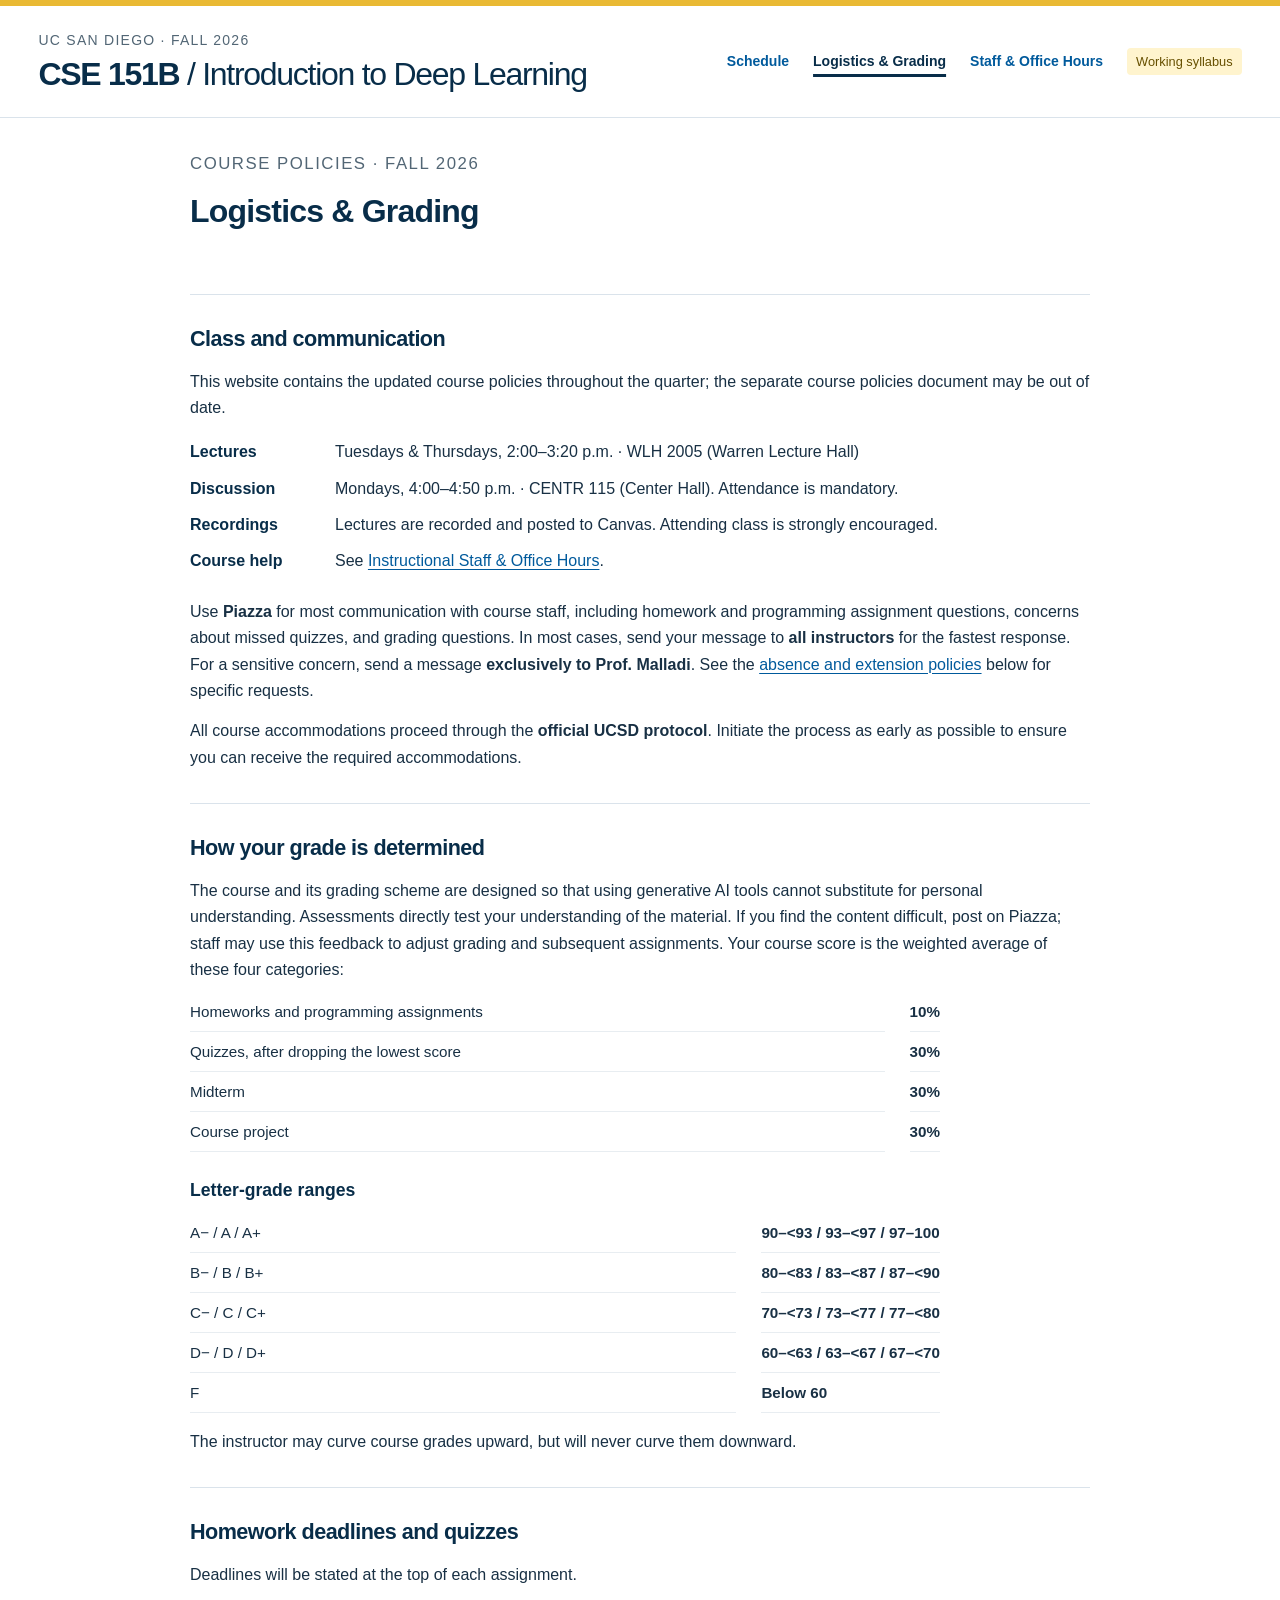
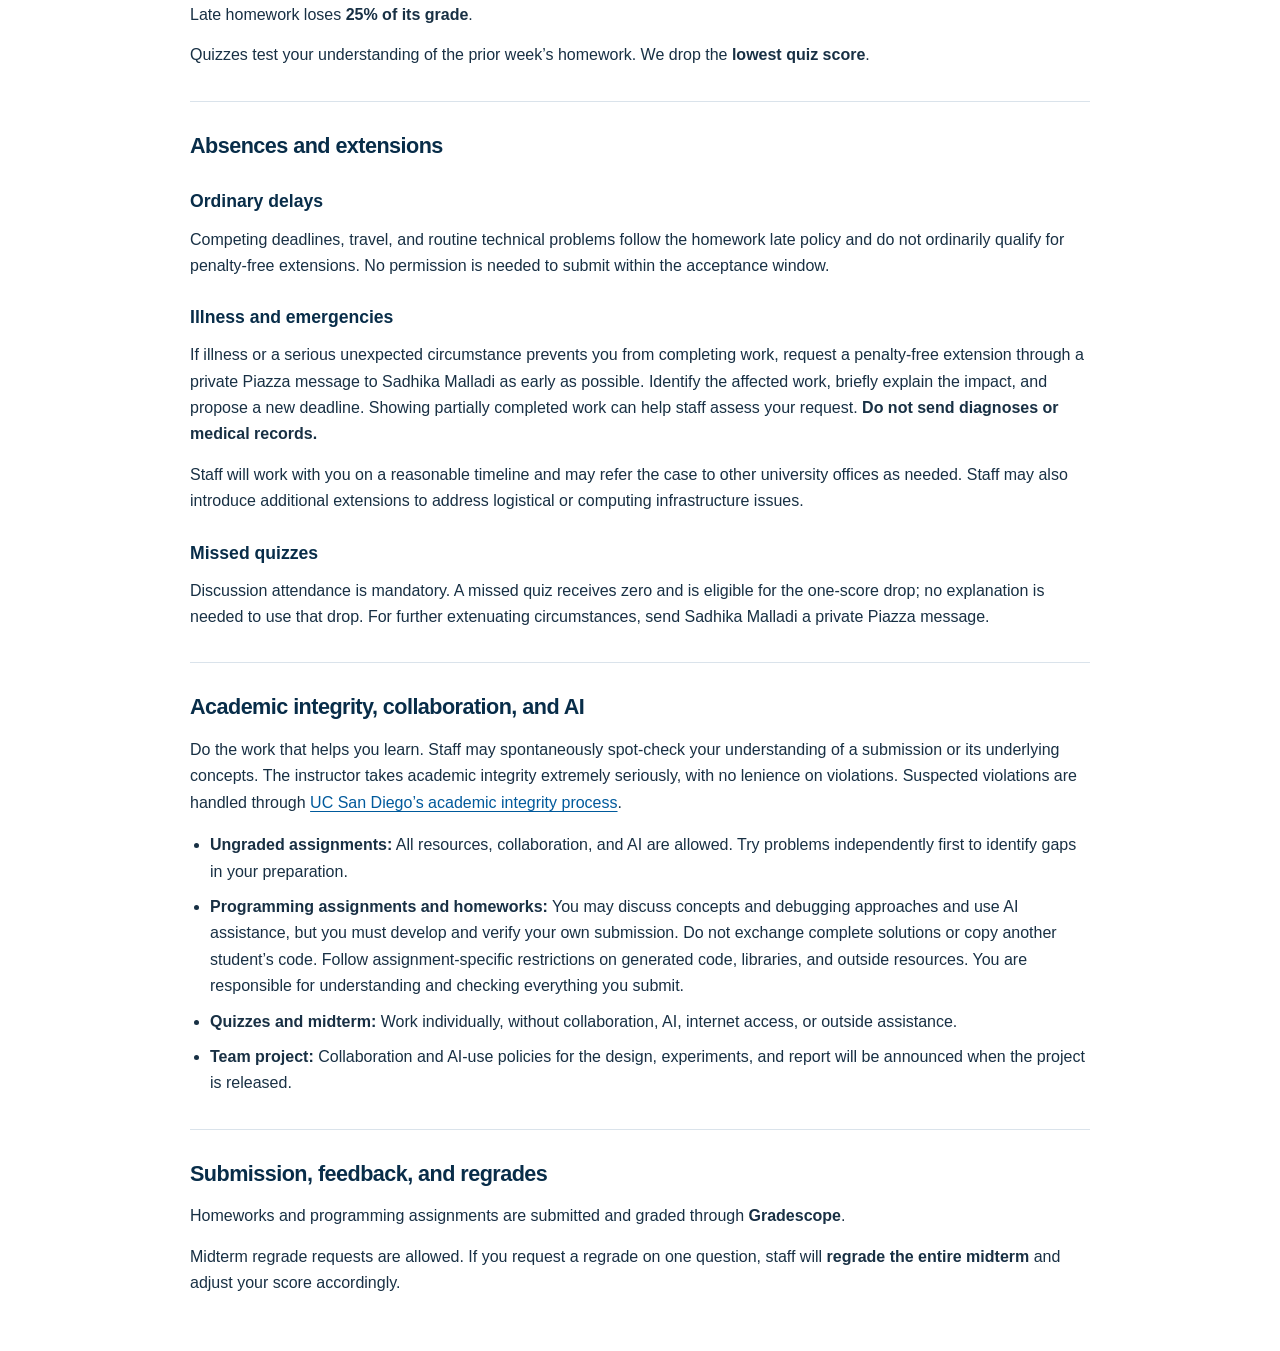
==== grading.html @ 80e702c6 "Update course policies, schedule, and staff information" ====
<!doctype html><html lang="en"><head><meta charset="utf-8"><meta name="viewport" content="width=device-width, initial-scale=1"><title>Logistics &amp; Grading · CSE 151B</title><meta name="description" content="CSE 151B course logistics, grading, deadlines, communication, and collaboration policies."><link rel="stylesheet" href="style.css?v=policies-20260921"><link rel="icon" type="image/svg+xml" href="data:image/svg+xml,%3Csvg%20xmlns%3D%22http%3A//www.w3.org/2000/svg%22%20viewBox%3D%220%200%2032%2032%22%3E%3Crect%20width%3D%2232%22%20height%3D%2232%22%20rx%3D%226%22%20fill%3D%22%23082d49%22/%3E%3Cpath%20d%3D%22M7%209h18M7%2016h18M7%2023h18M13%209v14%22%20stroke%3D%22%23e9b933%22%20stroke-width%3D%223%22/%3E%3C/svg%3E"></head><body><a class="skip" href="#content">Skip to content</a><header><div class="wrap heading"><div><p class="eyebrow">UC San Diego · Fall 2026</p><h1>CSE 151B <span>/ Introduction to Deep Learning</span></h1></div><nav aria-label="Course pages"><a href="index.html">Schedule</a><a href="grading.html" aria-current="page">Logistics &amp; Grading</a><a href="staff.html">Staff &amp; Office Hours</a></nav><span class="draft">Working syllabus</span></div></header>
<main id="content" class="wrap document policy-guide">
<div class="page-intro"><p class="eyebrow">Course policies · Fall 2026</p><h2>Logistics &amp; Grading</h2></div>
<section id="logistics">
<h2>Class and communication</h2>
<p>This website contains the updated course policies throughout the quarter; the separate course policies document may be out of date.</p>
<dl class="course-facts">
<dt>Lectures</dt><dd>Tuesdays &amp; Thursdays, 2:00–3:20 p.m. · WLH 2005 (Warren Lecture Hall)</dd>
<dt>Discussion</dt><dd>Mondays, 4:00–4:50 p.m. · CENTR 115 (Center Hall). Attendance is mandatory.</dd>
<dt>Recordings</dt><dd>Lectures are recorded and posted to Canvas. Attending class is strongly encouraged.</dd>
<dt>Course help</dt><dd>See <a href="staff.html">Instructional Staff &amp; Office Hours</a>.</dd>
</dl>
<p>Use <strong>Piazza</strong> for most communication with course staff, including homework and programming assignment questions, concerns about missed quizzes, and grading questions. In most cases, send your message to <strong>all instructors</strong> for the fastest response. For a sensitive concern, send a message <strong>exclusively to Prof. Malladi</strong>. See the <a href="#extensions">absence and extension policies</a> below for specific requests.</p>
<p>All course accommodations proceed through the <strong>official UCSD protocol</strong>. Initiate the process as early as possible to ensure you can receive the required accommodations.</p>
</section>
<section id="grading">
<h2>How your grade is determined</h2>
<p>The course and its grading scheme are designed so that using generative AI tools cannot substitute for personal understanding. Assessments directly test your understanding of the material. If you find the content difficult, post on Piazza; staff may use this feedback to adjust grading and subsequent assignments. Your course score is the weighted average of these four categories:</p>
<dl class="grades">
<dt>Homeworks and programming assignments</dt><dd>10%</dd>
<dt>Quizzes, after dropping the lowest score</dt><dd>30%</dd>
<dt>Midterm</dt><dd>30%</dd>
<dt>Course project</dt><dd>30%</dd>
</dl>
<h3>Letter-grade ranges</h3>
<dl class="grades">
<dt>A− / A / A+</dt><dd>90–&lt;93 / 93–&lt;97 / 97–100</dd>
<dt>B− / B / B+</dt><dd>80–&lt;83 / 83–&lt;87 / 87–&lt;90</dd>
<dt>C− / C / C+</dt><dd>70–&lt;73 / 73–&lt;77 / 77–&lt;80</dd>
<dt>D− / D / D+</dt><dd>60–&lt;63 / 63–&lt;67 / 67–&lt;70</dd>
<dt>F</dt><dd>Below 60</dd>
</dl>
<p>The instructor may curve course grades upward, but will never curve them downward.</p>
</section>
<section id="deadlines">
<h2>Homework deadlines and quizzes</h2>
<p>Deadlines will be stated at the top of each assignment.</p>
<p>Late homework loses <strong>25% of its grade</strong>.</p>
<p>Quizzes test your understanding of the prior week’s homework. We drop the <strong>lowest quiz score</strong>.</p>
</section>
<section id="extensions">
<h2>Absences and extensions</h2>
<h3>Ordinary delays</h3>
<p>Competing deadlines, travel, and routine technical problems follow the homework late policy and do not ordinarily qualify for penalty-free extensions. No permission is needed to submit within the acceptance window.</p>
<h3>Illness and emergencies</h3>
<p>If illness or a serious unexpected circumstance prevents you from completing work, request a penalty-free extension through a private Piazza message to Sadhika Malladi as early as possible. Identify the affected work, briefly explain the impact, and propose a new deadline. Showing partially completed work can help staff assess your request. <strong>Do not send diagnoses or medical records.</strong></p>
<p>Staff will work with you on a reasonable timeline and may refer the case to other university offices as needed. Staff may also introduce additional extensions to address logistical or computing infrastructure issues.</p>
<h3>Missed quizzes</h3>
<p>Discussion attendance is mandatory. A missed quiz receives zero and is eligible for the one-score drop; no explanation is needed to use that drop. For further extenuating circumstances, send Sadhika Malladi a private Piazza message.</p>
</section>
<section id="integrity">
<h2>Academic integrity, collaboration, and AI</h2>
<p>Do the work that helps you learn. Staff may spontaneously spot-check your understanding of a submission or its underlying concepts. The instructor takes academic integrity extremely seriously, with no lenience on violations. Suspected violations are handled through <a href="https://academicintegrity.ucsd.edu/">UC San Diego’s academic integrity process</a>.</p>
<ul>
<li><strong>Ungraded assignments:</strong> All resources, collaboration, and AI are allowed. Try problems independently first to identify gaps in your preparation.</li>
<li><strong>Programming assignments and homeworks:</strong> You may discuss concepts and debugging approaches and use AI assistance, but you must develop and verify your own submission. Do not exchange complete solutions or copy another student’s code. Follow assignment-specific restrictions on generated code, libraries, and outside resources. You are responsible for understanding and checking everything you submit.</li>
<li><strong>Quizzes and midterm:</strong> Work individually, without collaboration, AI, internet access, or outside assistance.</li>
<li><strong>Team project:</strong> Collaboration and AI-use policies for the design, experiments, and report will be announced when the project is released.</li>
</ul>
</section>
<section id="submissions">
<h2>Submission, feedback, and regrades</h2>
<p>Homeworks and programming assignments are submitted and graded through <strong>Gradescope</strong>.</p>
<p>Midterm regrade requests are allowed. If you request a regrade on one question, staff will <strong>regrade the entire midterm</strong> and adjust your score accordingly.</p>
</section>
</main></body></html>
---- style.css ----
:root{font-family:Inter,ui-sans-serif,-apple-system,BlinkMacSystemFont,"Segoe UI",sans-serif;color:#183044;background:#fff;font-size:16px;line-height:1.5;--navy:#082d49;--blue:#005a9c;--line:#dae3eb;--muted:#526675}*{box-sizing:border-box}body{margin:0}a{color:var(--blue);text-underline-offset:3px}a:focus-visible,summary:focus-visible{outline:3px solid #dca400;outline-offset:4px}.skip{position:absolute;top:-80px;background:white;padding:1rem;z-index:5}.skip:focus{top:0}header{border-top:6px solid #e9b933;border-bottom:1px solid var(--line)}.wrap{width:min(1720px,94%);margin:auto}.heading{display:flex;justify-content:space-between;align-items:center;padding:24px 0;gap:24px}.eyebrow{font-size:.875rem;letter-spacing:.09em;text-transform:uppercase;color:var(--muted);margin:0 0 5px}h1{font-size:2rem;letter-spacing:-.04em;line-height:1.15;margin:0;color:var(--navy)}h1 span{font-weight:400}nav{display:flex;gap:24px;font-size:.875rem}nav a{text-decoration:none;font-weight:600}.draft{font-size:.8rem;color:#675000;background:#fff4ce;padding:4px 9px;border-radius:4px;white-space:nowrap}.goals{padding:26px 0 23px}h2{font-size:1.35rem;letter-spacing:-.025em;margin:0 0 12px;color:var(--navy)}.goal-grid{display:grid;grid-template-columns:repeat(2,minmax(0,1fr));gap:24px 30px}.goal{border-left:3px solid var(--blue);padding-left:15px}.goal:nth-child(2){border-color:#7256a4}.goal:nth-child(3){border-color:#168277}.goal h3{font-size:1rem;margin:0 0 5px}.goal p{margin:0;color:#42596b;max-width:54ch}.tag{display:inline-block;font-size:.75rem;font-weight:750;line-height:1.65;padding:0 6px;border-radius:3px;background:#e7f1fa;color:#005188;margin-right:5px;white-space:nowrap}.g2{color:#62408b;background:#f0ebf7}.g3{color:#08665a;background:#e3f4ee}.rhythm{display:flex;flex-wrap:wrap;gap:10px 26px;border-top:1px solid var(--line);border-bottom:1px solid var(--line);padding:12px 0;color:var(--muted);font-size:.875rem}.rhythm b{color:var(--navy)}.section-head{display:flex;align-items:baseline;justify-content:space-between;gap:20px;margin:25px 0 12px}.section-head h2{margin:0}.section-head p{margin:0;font-size:.875rem;color:var(--muted)}.table-scroll{overflow:auto;border:1px solid var(--line);border-radius:6px;max-height:78vh;scrollbar-color:#a8bac8 #f3f6f8}table{border-collapse:separate;border-spacing:0;width:100%;min-width:1300px;table-layout:fixed}th,td{text-align:left;vertical-align:top;padding:15px 13px;border-bottom:1px solid var(--line);border-right:1px solid #e8edf1}thead th{position:sticky;top:0;background:var(--navy);color:white;font-size:.875rem;font-weight:600;z-index:2;padding:13px}thead th:first-child{width:8%}thead th:nth-child(2){width:15%}thead th:nth-child(3){width:23%}thead th:nth-child(4){width:20%}thead th:nth-child(5){width:21%}thead th:last-child{width:13%}tbody th{font-weight:650;background:#f4f7fa;color:var(--navy)}tbody th span{display:block;font-size:.875rem;font-weight:400;margin-top:4px}tbody tr:last-child>*{border-bottom:0}td:last-child,th:last-child{border-right:0}td p{margin:0 0 10px}td p:last-child{margin-bottom:0}.date{display:block;font-size:.875rem;color:var(--muted);margin-bottom:2px}.practice{color:#526675}.event{font-size:.875rem;font-weight:700;color:#07578f}.due{color:#965318}.empty{color:#a0acb7}.exam{background:#fffaf0}.project-cell{background:#f5fafb}.note{font-size:.875rem;color:var(--muted);margin:12px 0 0}.below{display:grid;grid-template-columns:1.35fr 1fr;gap:50px;margin:32px 0}.below h3{font-size:1rem;margin:0 0 8px}.below p{margin:0 0 12px}.milestones{display:grid;grid-template-columns:repeat(4,1fr);gap:12px;margin:20px 0}.milestones div{border-top:3px solid #26858a;padding-top:9px}.milestones b{display:block;font-size:.875rem}.milestones span{font-size:.875rem;color:var(--muted)}details{border-top:1px solid var(--line);padding:12px 0}summary{cursor:pointer;color:var(--navy);font-weight:600}details p,details ul{margin-top:12px!important;color:#435b6c}ul{padding-left:20px}li{margin-bottom:7px}.grades{display:grid;grid-template-columns:1fr auto;gap:7px 25px;font-size:1rem}.grades dt,.grades dd{margin:0;border-bottom:1px solid #e8edf1;padding-bottom:7px}.grades dd{font-weight:700}.fine{font-size:.875rem;color:var(--muted)}footer{border-top:1px solid var(--line);padding:20px 0 30px;font-size:.875rem;color:var(--muted)}footer p{margin:4px 0}section{scroll-margin-top:16px}@media(min-width:1600px){td{padding:18px 15px}}@media(max-width:850px){.heading{align-items:flex-start;flex-wrap:wrap}h1{font-size:1.65rem}nav{gap:18px}.goal-grid{grid-template-columns:repeat(2,minmax(0,1fr));gap:18px}.goal p{max-width:none}.section-head{display:block}.section-head p{margin-top:5px}.below{grid-template-columns:1fr;gap:20px}.table-scroll{max-height:none;overflow:visible;border:0}table{display:block;min-width:0}thead{display:none}tbody{display:grid;gap:18px}tr{display:block;border:1px solid var(--line);border-radius:6px;overflow:hidden}tbody th{display:block;padding:12px 15px}tbody th span{display:inline;margin-left:10px}td{display:block;border-right:0;padding:12px 15px}td:before{content:attr(data-label);display:block;font-size:.75rem;text-transform:uppercase;letter-spacing:.04em;font-weight:700;color:var(--muted);margin-bottom:6px}td.none{display:none}.milestones{grid-template-columns:repeat(2,1fr)}.draft{margin-left:auto}}@media print{.wrap{width:100%}nav,.draft,.skip{display:none}.table-scroll{overflow:visible;max-height:none;border:0}table{min-width:0;font-size:9pt}thead th{position:static}th,td{padding:7px}.tag,.date,.event{font-size:8pt}.below{gap:20px}.goal p{font-size:10pt}tr{break-inside:avoid}body{color:#000}a{color:inherit}header{border-top:0}@page{size:landscape;margin:10mm}}

.goal:nth-child(4){border-color:#986323}.g4{color:#80531b;background:#fff0dc}

@media(max-width:480px){.goal-grid{grid-template-columns:1fr}}

/* Dedicated course guides */
nav a[aria-current="page"]{color:var(--navy);text-decoration:underline;text-decoration-thickness:3px;text-underline-offset:8px}
.document{max-width:1180px;padding-bottom:40px}.page-intro{padding:32px 0 20px;max-width:850px}.page-intro h2{font-size:2rem;line-height:1.2}.page-intro p{font-size:1.05rem}.page-nav{flex-wrap:wrap;border-top:1px solid var(--line);border-bottom:1px solid var(--line);padding:14px 0;gap:12px 22px}.document section{margin-top:32px}.document h3{font-size:1.1rem;color:var(--navy);margin:0 0 10px}.document p{margin:0 0 14px}.mission-grid{display:grid;grid-template-columns:repeat(2,minmax(0,1fr));gap:20px;margin-top:22px}.mission{border:1px solid var(--line);border-top:4px solid #26858a;padding:22px;border-radius:4px}.mission h3{font-size:1.3rem}.mission dl{margin:16px 0 0}.mission dt{font-size:.875rem;font-weight:700;color:var(--navy)}.mission dd{margin:2px 0 12px;color:#42596b}.mission dd:last-child{margin-bottom:0}.callout{border-left:4px solid var(--blue);background:#edf5fb;padding:18px 20px;margin:18px 0}.callout p{margin:8px 0 0}.timeline{border-left:3px solid #26858a;margin:22px 0 0 4px;padding-left:24px}.timeline article{padding:0 0 20px}.timeline article:last-child{padding-bottom:0}.timeline h3{font-size:1rem}.split{display:grid;grid-template-columns:1.2fr 1fr;gap:35px}.rubric-list article{padding:20px 0;border-top:1px solid var(--line)}.rubric-list h3{display:flex;justify-content:space-between;gap:20px}.rubric-list h3 span{font-size:1rem;font-weight:500;white-space:nowrap;color:var(--muted)}.rubric-list ol{margin-bottom:0}.score-scale{display:grid;grid-template-columns:35px 1fr;gap:8px 14px;max-width:700px}.score-scale dt{font-weight:700;color:var(--navy)}.score-scale dd{margin:0}.document .grades{max-width:750px}.document details{margin-top:12px}.document li{margin-bottom:9px}
@media(max-width:850px){.mission-grid,.split{grid-template-columns:1fr}.document{width:92%}.page-intro h2{font-size:1.65rem}.page-nav{font-size:.875rem}.mission{padding:18px}.rubric-list h3{flex-wrap:wrap;gap:4px}.timeline{padding-left:16px}}
@media print{.document{max-width:none}.page-nav{display:none}.mission-grid{grid-template-columns:1fr 1fr}.mission,.rubric-list article{break-inside:avoid}}

/* Project guide: a readable single-column document with compact mission summaries. */
.project-guide{width:min(820px,calc(100% - 48px));padding-bottom:64px;line-height:1.75}
.project-guide .page-intro{padding:36px 0 18px;max-width:none}
.project-guide .page-intro h2{font-size:2.1rem;letter-spacing:-.02em;line-height:1.25;margin-bottom:12px}
.project-guide .page-intro p{font-size:1rem;margin:0 0 18px}
.project-guide .page-intro .project-subtitle{font-size:1.2rem;color:var(--navy);line-height:1.5;margin-bottom:22px}
.project-guide p{max-width:72ch;margin:0 0 20px;line-height:1.75}
.project-guide h2{font-size:1.55rem;line-height:1.35;margin:0 0 20px;letter-spacing:-.015em}
.project-guide h3{font-size:1.15rem;line-height:1.5;margin:0 0 14px}
.project-guide .page-nav{font-size:1rem;gap:8px 22px;padding:18px 0;line-height:1.6}
.project-guide .page-nav a{padding:4px 0;text-decoration:underline;text-underline-offset:4px}
.project-guide section{margin-top:42px;padding-top:30px;border-top:1px solid var(--line)}
.project-guide .project-facts{display:grid;grid-template-columns:repeat(3,minmax(0,1fr));gap:20px;margin-top:28px;padding:20px 0}
.project-facts b,.project-facts span{display:block}.project-facts b{font-size:1.05rem;color:var(--navy)}.project-facts span{font-size:.95rem;color:var(--muted);margin-top:4px}
.project-guide .mission-grid{display:block;margin-top:26px}
.project-guide .mission{margin-bottom:20px;padding:24px 28px;background:#fafcfd;border:1px solid var(--line);border-left:4px solid #26858a;border-radius:4px}
.project-guide .mission .eyebrow{font-size:.875rem;line-height:1.5;margin:0 0 8px}
.project-guide .mission h3{font-size:1.3rem;margin-bottom:10px}
.project-guide .mission-question{font-size:1.05rem;margin-bottom:16px;color:var(--navy)}
.project-guide details{padding:16px 0;margin-top:16px;line-height:1.75}
.project-guide summary{font-size:1rem;line-height:1.6;cursor:pointer;padding:2px 0}
.project-guide details[open] summary{margin-bottom:20px}
.project-guide details p{margin:0 0 18px!important}
.project-guide .mission details{margin:0;padding:14px 0 0}
.project-guide .mission dl{margin-top:20px}.project-guide .mission dt{font-size:1rem;font-weight:700;margin-top:16px}.project-guide .mission dd{margin:5px 0 18px;line-height:1.75}
.project-guide ol,.project-guide ul{padding-left:26px;margin:18px 0 26px;max-width:72ch}
.project-guide li{padding-left:5px;margin-bottom:18px;line-height:1.75}
.project-guide .callout{padding:22px 24px;margin:24px 0}.project-guide .callout p{margin:12px 0 0}
.project-guide .timeline{border-left:0;padding:0;margin:24px 0 0}
.project-guide .timeline article{padding:22px 0;border-top:1px solid var(--line)}
.project-guide .timeline article:first-child{border-top:0;padding-top:0}
.project-guide .timeline h3{font-size:1.1rem;color:var(--blue);margin-bottom:12px}
.project-guide .timeline p{margin-bottom:0}
.project-guide .split{display:block}.project-guide .split>div{margin:24px 0 30px}
.project-guide #resources>h3{margin-top:28px}
@media(max-width:600px){.project-guide{width:calc(100% - 32px)}.project-guide .page-intro h2{font-size:1.8rem}.project-guide .project-facts{grid-template-columns:1fr;gap:16px;padding:12px 0}.project-guide .project-facts>div{border-left:3px solid var(--line);padding-left:14px}.project-guide .mission{padding:20px}.project-guide .page-nav{gap:10px 18px}.project-guide section{margin-top:30px;padding-top:24px}}
@media print{.project-guide{width:100%;max-width:820px}.project-guide .mission{break-inside:avoid}}

/* Project mission comparison */
.project-missions{width:min(1720px,94%);max-width:none;line-height:1.5}
.project-missions .page-intro{max-width:1050px;padding-bottom:8px}
.project-missions .page-intro p{line-height:1.5;margin:0}
.project-missions section{margin-top:18px;padding-top:20px}
.project-missions section h2{margin-bottom:10px}
.project-missions #missions{margin-top:0;padding-top:0;border-top:0}
.project-guide .table-key{max-width:none;line-height:1.5;margin-bottom:16px}
.mission-table-wrap{max-height:none;overflow-x:auto}
.project-stages{display:grid;grid-template-columns:repeat(4,minmax(0,1fr));gap:12px;margin:18px 0 24px}
.project-stages article{border:1px solid var(--line);border-top:3px solid #26858a;border-radius:4px;padding:14px 16px;background:#fafcfd}
.project-stages h3{font-size:1.05rem;margin:0 0 4px;color:var(--navy)}
.project-stages .stage-date{font-size:.85rem;font-weight:700;color:#287579;margin:0 0 10px}
.project-guide .project-stages p{font-size:.88rem;line-height:1.5;max-width:none;margin:0 0 10px}
.project-guide .project-stages p:last-child{margin-bottom:0}
.mission-table{min-width:1080px;table-layout:fixed}
.mission-table caption{caption-side:top;text-align:left;padding:0 0 12px;color:var(--muted);font-size:.875rem}
.mission-table thead th{font-size:.95rem;line-height:1.35}
.mission-table thead th span{font-size:.8rem;font-weight:400;color:#d9e6f0}
.mission-table thead th:first-child{width:16%}
.mission-table thead th:nth-child(2){width:18%}
.mission-table thead th:nth-child(3){width:17%}
.mission-table thead th:nth-child(4){width:29%}
.mission-table thead th:nth-child(5){width:11%}
.mission-table thead th:nth-child(6){width:9%}
.mission-table tbody th{font-size:1rem;line-height:1.35;overflow-wrap:break-word}
.mission-table td{font-size:.93rem;line-height:1.5;overflow-wrap:break-word}
.mission-table p,.project-guide .mission-table p{max-width:none;margin:0 0 10px;line-height:1.5}
.mission-table p:last-child{margin-bottom:0}
.mission-table .mission-number{display:block;font-size:.75rem;font-weight:750;letter-spacing:.05em;text-transform:uppercase;color:#287579;margin:0 0 7px}
.mission-table .mission-prompt{display:block;font-size:.875rem;font-weight:400;line-height:1.4;color:#526675;margin-top:8px}
.mission-table .grade-criterion{border-top:1px solid var(--line);padding-top:9px;color:#42596b}
.mission-table .cell-intro{font-weight:650;color:var(--navy);margin-bottom:7px}
.project-guide .mission-table .proposal-directions{margin:0 0 11px;padding-left:20px;max-width:none}
.project-guide .mission-table .proposal-directions li{margin:0 0 5px;padding-left:0;font-size:.9rem;line-height:1.4}
.project-guide .note{max-width:none;margin-top:14px;line-height:1.5}
@media(max-width:1100px){.project-stages{grid-template-columns:repeat(2,minmax(0,1fr))}}
@media(max-width:850px){.project-missions{width:92%}.mission-table-wrap{overflow:visible}.mission-table{min-width:0}.mission-table caption{display:block;padding:0 0 10px}.mission-table tbody th{font-size:1.1rem}.mission-table td{font-size:1rem}.mission-table tbody th .mission-number{display:block;margin:0 0 5px}.mission-table .mission-prompt{margin-top:5px}.mission-table .grade-criterion{padding-top:8px}}
@media(max-width:600px){.project-missions{width:calc(100% - 32px)}.project-stages{grid-template-columns:1fr}}
@media print{.project-missions{width:100%;max-width:none}.mission-table{min-width:0;font-size:8pt}.mission-table td{font-size:8pt}.mission-table tbody th{font-size:8pt}.mission-table .mission-prompt{font-size:7pt}.mission-table .grade-criterion{padding-top:4px}}

/* Course policies and staff: readable text and navigation at every width. */
.heading{flex-wrap:wrap}
.heading>div{flex:1 1 520px}
nav{flex-wrap:wrap}
.policy-guide{max-width:900px;line-height:1.65}
.policy-guide section{padding-top:26px;border-top:1px solid var(--line)}
.policy-guide h3{margin-top:24px}
.policy-guide .callout p{margin:0}
.course-facts{display:grid;grid-template-columns:125px minmax(0,1fr);gap:10px 20px;margin:18px 0 24px}
.course-facts dt{font-weight:650;color:var(--navy)}
.course-facts dd{margin:0}
.staff-card{padding:22px 24px;background:#f4f7fa;border-left:4px solid var(--blue);border-radius:4px}
.staff-card h3{margin-top:0}
.staff-card .course-facts{margin-bottom:0}
.policy-guide .grades{font-size:.95rem}
.policy-guide .note{margin:14px 0}
@media(max-width:600px){.heading{gap:18px}.heading nav{gap:12px 18px;width:100%}.heading .draft{margin-left:0}.course-facts{grid-template-columns:1fr;gap:4px}.course-facts dd{margin-bottom:12px}.policy-guide .grades{grid-template-columns:1fr;gap:4px}.policy-guide .grades dt{border-bottom:0;padding:0}.policy-guide .grades dd{margin-bottom:10px}.staff-card{padding:18px}}

/* Staff profiles and the office-hours schedule. */
.staff-guide{max-width:1100px}
.staff-guide .page-intro{max-width:none}
.staff-guide section:first-of-type{margin-top:0}
.staff-grid{display:grid;grid-template-columns:repeat(3,minmax(0,1fr));gap:24px}
.staff-profile{min-width:0;border:1px solid var(--line);border-radius:6px;overflow:hidden;background:#fff}
.staff-photo{display:block;width:100%;height:auto;aspect-ratio:1;object-fit:cover;object-position:center;background:#f0f4f7}
.staff-photo-placeholder{display:flex;align-items:center;justify-content:center;color:var(--muted);font-size:.9rem;border-bottom:1px solid var(--line)}
.staff-profile-details{padding:18px 20px}
.staff-profile-details h3{margin:0 0 6px;font-size:1.15rem;line-height:1.4}
.staff-profile-details p{margin:0 0 8px;overflow-wrap:anywhere}
.staff-profile-details p:last-child{margin-bottom:0}
.staff-year,.staff-email-pending{color:var(--muted);font-size:.95rem}
.office-hours-scroll{overflow-x:auto;border:1px solid var(--line);border-radius:6px}
.office-hours-scroll:focus-visible{outline:3px solid #dca400;outline-offset:4px}
.office-hours-table{display:table;min-width:650px;width:100%;table-layout:fixed}
.office-hours-table caption{caption-side:top;text-align:left;padding:12px 15px;color:var(--muted);font-size:.9rem;background:#f8fafc}
.office-hours-table thead{display:table-header-group}
.office-hours-table tbody{display:table-row-group}
.office-hours-table tr{display:table-row}
.office-hours-table th,.office-hours-table td{display:table-cell;padding:14px 16px;font-size:.95rem;overflow-wrap:break-word}
.office-hours-table thead th{position:static;width:25%}
.office-hours-table td:before{content:none}
@media(max-width:850px){.staff-grid{grid-template-columns:repeat(2,minmax(0,1fr))}}
@media(max-width:540px){.staff-grid{grid-template-columns:1fr}.staff-profile{display:grid;grid-template-columns:100px minmax(0,1fr);align-items:start}.staff-photo{width:100px;height:100px}.staff-photo-placeholder{font-size:.75rem;border-bottom:0}.staff-profile-details{padding:12px 14px}.staff-profile-details h3{font-size:1rem}.staff-profile-details p{font-size:.875rem}}
@media print{.office-hours-scroll{overflow:visible}.office-hours-table{min-width:0}.staff-profile{break-inside:avoid}}
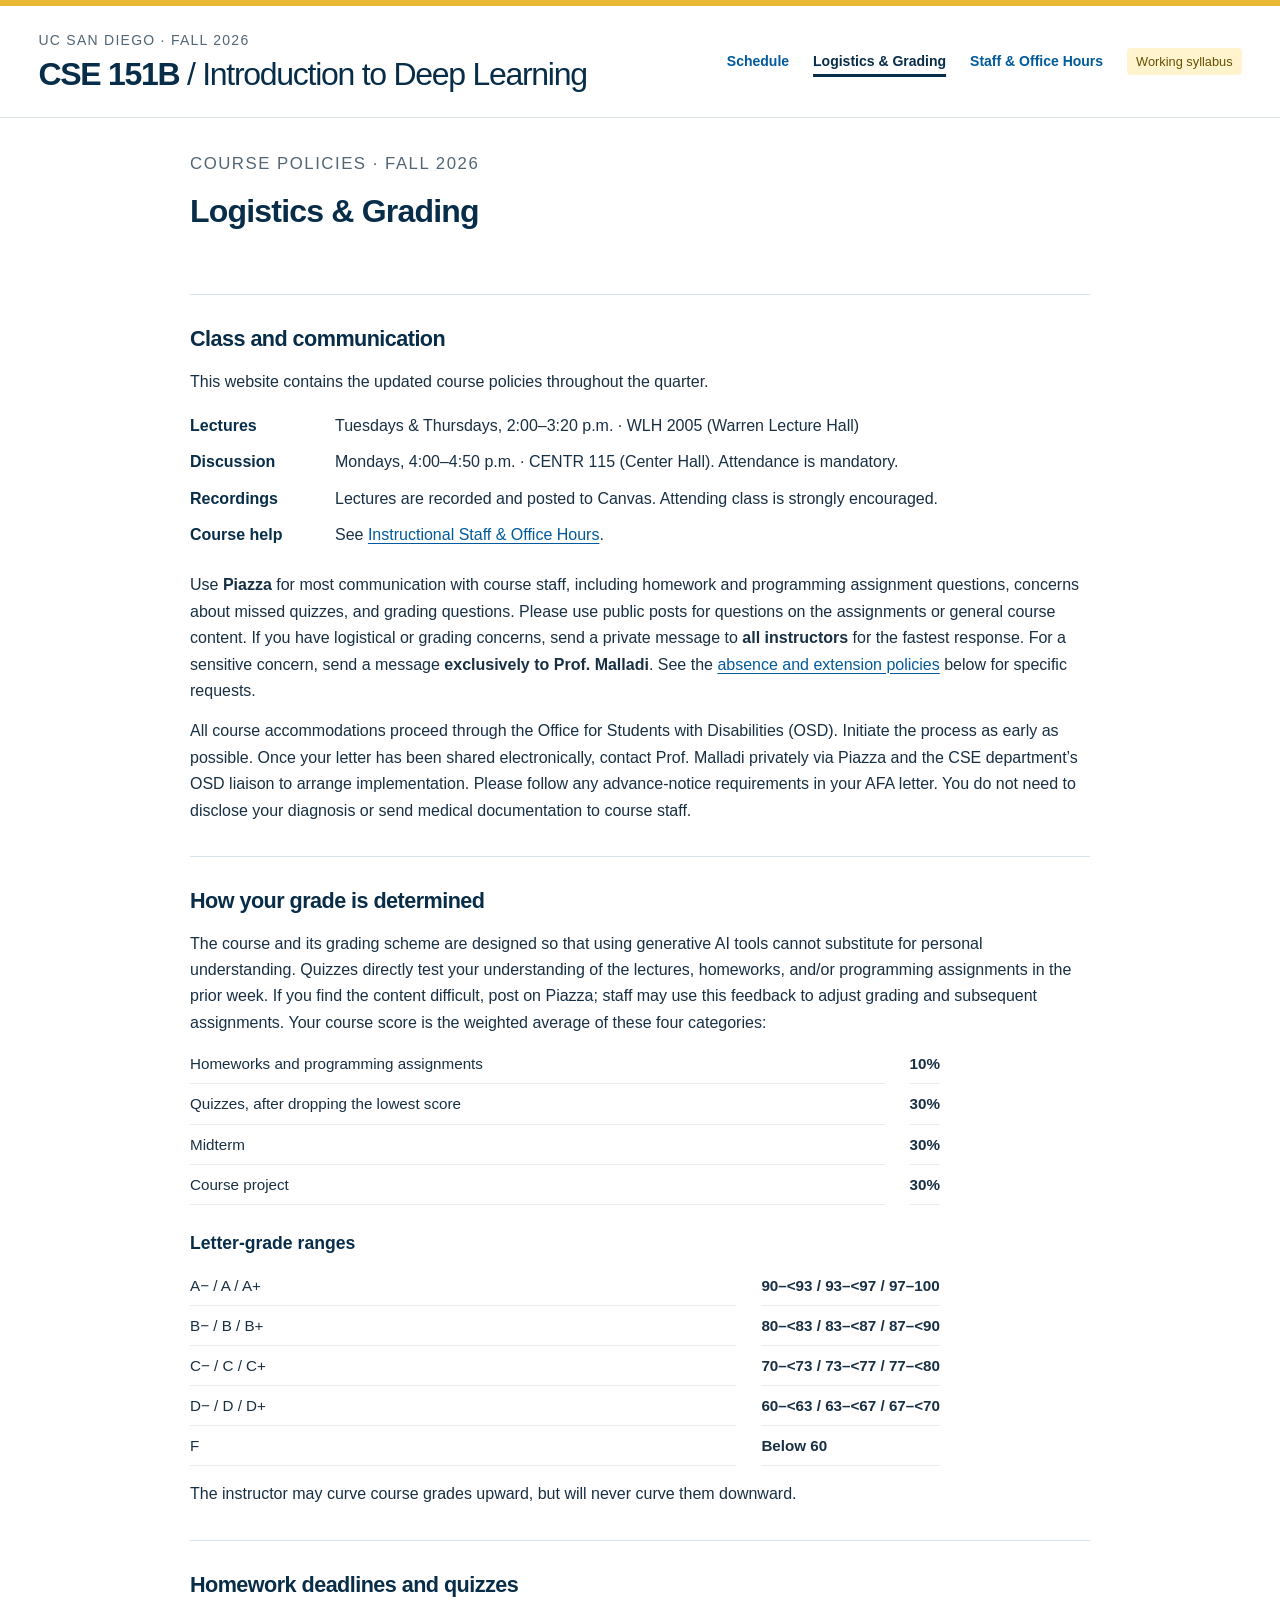
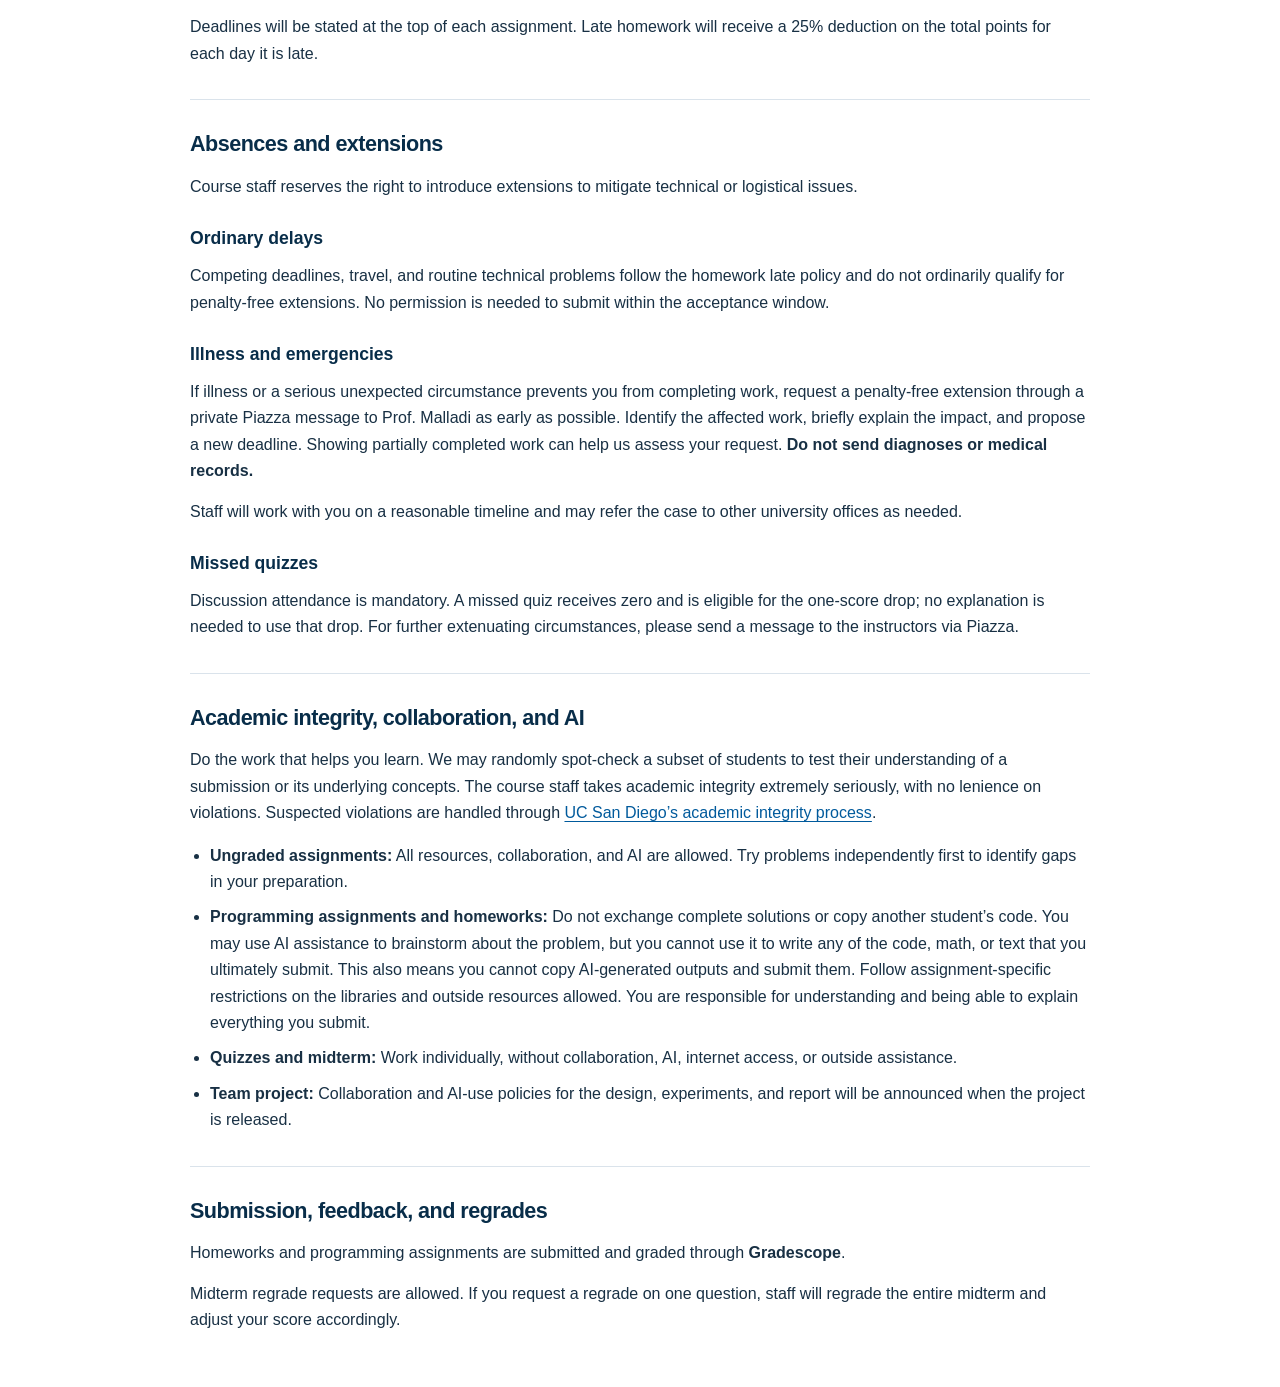
==== commit c2a50ac6: "Update course policies, accommodations, and schedule details" ====
--- a/grading.html
+++ b/grading.html
@@ -3,19 +3,23 @@
 <div class="page-intro"><p class="eyebrow">Course policies · Fall 2026</p><h2>Logistics &amp; Grading</h2></div>
 <section id="logistics">
 <h2>Class and communication</h2>
-<p>This website contains the updated course policies throughout the quarter; the separate course policies document may be out of date.</p>
+<p>This website contains the updated course policies throughout the quarter.</p>
 <dl class="course-facts">
 <dt>Lectures</dt><dd>Tuesdays &amp; Thursdays, 2:00–3:20 p.m. · WLH 2005 (Warren Lecture Hall)</dd>
 <dt>Discussion</dt><dd>Mondays, 4:00–4:50 p.m. · CENTR 115 (Center Hall). Attendance is mandatory.</dd>
 <dt>Recordings</dt><dd>Lectures are recorded and posted to Canvas. Attending class is strongly encouraged.</dd>
 <dt>Course help</dt><dd>See <a href="staff.html">Instructional Staff &amp; Office Hours</a>.</dd>
 </dl>
-<p>Use <strong>Piazza</strong> for most communication with course staff, including homework and programming assignment questions, concerns about missed quizzes, and grading questions. In most cases, send your message to <strong>all instructors</strong> for the fastest response. For a sensitive concern, send a message <strong>exclusively to Prof. Malladi</strong>. See the <a href="#extensions">absence and extension policies</a> below for specific requests.</p>
-<p>All course accommodations proceed through the <strong>official UCSD protocol</strong>. Initiate the process as early as possible to ensure you can receive the required accommodations.</p>
+<p>Use <strong>Piazza</strong> for most communication with course staff, including homework and programming assignment questions, concerns about missed quizzes, and grading questions. Please use public posts for questions on the assignments
+    or general course content. If you have logistical or grading concerns, send a private message to <strong>all instructors</strong> for the fastest response. For a sensitive concern, send a message <strong>exclusively to Prof. Malladi</strong>. See the <a href="#extensions">absence and extension policies</a> below for specific requests.</p>
+<p>All course accommodations proceed through the Office for Students with Disabilities (OSD). Initiate the process as early as possible. Once your letter has been shared electronically, contact Prof. Malladi privately via Piazza and the CSE department’s OSD liaison to arrange implementation.
+    Please follow any advance-notice requirements in your AFA letter. You do not need to disclose your diagnosis or send medical documentation to course staff.</p>
 </section>
 <section id="grading">
 <h2>How your grade is determined</h2>
-<p>The course and its grading scheme are designed so that using generative AI tools cannot substitute for personal understanding. Assessments directly test your understanding of the material. If you find the content difficult, post on Piazza; staff may use this feedback to adjust grading and subsequent assignments. Your course score is the weighted average of these four categories:</p>
+<p>The course and its grading scheme are designed so that using generative AI tools cannot substitute for personal understanding.
+    Quizzes directly test your understanding of the lectures, homeworks, and/or programming assignments in the prior week.
+    If you find the content difficult, post on Piazza; staff may use this feedback to adjust grading and subsequent assignments. Your course score is the weighted average of these four categories:</p>
 <dl class="grades">
 <dt>Homeworks and programming assignments</dt><dd>10%</dd>
 <dt>Quizzes, after dropping the lowest score</dt><dd>30%</dd>
@@ -34,26 +38,33 @@
 </section>
 <section id="deadlines">
 <h2>Homework deadlines and quizzes</h2>
-<p>Deadlines will be stated at the top of each assignment.</p>
-<p>Late homework loses <strong>25% of its grade</strong>.</p>
-<p>Quizzes test your understanding of the prior week’s homework. We drop the <strong>lowest quiz score</strong>.</p>
+<p>Deadlines will be stated at the top of each assignment. Late homework will receive a 25% deduction on the total points for each day it is late.</p>
 </section>
 <section id="extensions">
 <h2>Absences and extensions</h2>
+<p>Course staff reserves the right to introduce extensions to mitigate technical or logistical issues.</p>
 <h3>Ordinary delays</h3>
 <p>Competing deadlines, travel, and routine technical problems follow the homework late policy and do not ordinarily qualify for penalty-free extensions. No permission is needed to submit within the acceptance window.</p>
 <h3>Illness and emergencies</h3>
-<p>If illness or a serious unexpected circumstance prevents you from completing work, request a penalty-free extension through a private Piazza message to Sadhika Malladi as early as possible. Identify the affected work, briefly explain the impact, and propose a new deadline. Showing partially completed work can help staff assess your request. <strong>Do not send diagnoses or medical records.</strong></p>
-<p>Staff will work with you on a reasonable timeline and may refer the case to other university offices as needed. Staff may also introduce additional extensions to address logistical or computing infrastructure issues.</p>
+<p>If illness or a serious unexpected circumstance prevents you from completing work, request a penalty-free extension through a private Piazza message to Prof. Malladi as early as possible. Identify the affected work, briefly explain the impact, and propose a new deadline. Showing partially completed work can help us assess your request. <strong>Do not send diagnoses or medical records.</strong></p>
+<p>Staff will work with you on a reasonable timeline and may refer the case to other university offices as needed.</p>
 <h3>Missed quizzes</h3>
-<p>Discussion attendance is mandatory. A missed quiz receives zero and is eligible for the one-score drop; no explanation is needed to use that drop. For further extenuating circumstances, send Sadhika Malladi a private Piazza message.</p>
+<p>Discussion attendance is mandatory. A missed quiz receives zero and is eligible for the one-score drop; no explanation is needed to use that drop. For further extenuating circumstances, please send a message to the instructors via Piazza.</p>
 </section>
 <section id="integrity">
 <h2>Academic integrity, collaboration, and AI</h2>
-<p>Do the work that helps you learn. Staff may spontaneously spot-check your understanding of a submission or its underlying concepts. The instructor takes academic integrity extremely seriously, with no lenience on violations. Suspected violations are handled through <a href="https://academicintegrity.ucsd.edu/">UC San Diego’s academic integrity process</a>.</p>
+<p>Do the work that helps you learn.
+    We may randomly spot-check a subset of students to test their understanding of a submission or its underlying concepts.
+    The course staff takes academic integrity extremely seriously, with no lenience on violations.
+    Suspected violations are handled through <a href="https://academicintegrity.ucsd.edu/">UC San Diego’s academic integrity process</a>.</p>
 <ul>
 <li><strong>Ungraded assignments:</strong> All resources, collaboration, and AI are allowed. Try problems independently first to identify gaps in your preparation.</li>
-<li><strong>Programming assignments and homeworks:</strong> You may discuss concepts and debugging approaches and use AI assistance, but you must develop and verify your own submission. Do not exchange complete solutions or copy another student’s code. Follow assignment-specific restrictions on generated code, libraries, and outside resources. You are responsible for understanding and checking everything you submit.</li>
+<li><strong>Programming assignments and homeworks:</strong>
+    Do not exchange complete solutions or copy another student’s code.
+    You may use AI assistance to brainstorm about the problem, but you cannot use it to write any of the code, math, or text that you ultimately submit.
+    This also means you cannot copy AI-generated outputs and submit them.
+    Follow assignment-specific restrictions on the libraries and outside resources allowed.
+    You are responsible for understanding and being able to explain everything you submit.</li>
 <li><strong>Quizzes and midterm:</strong> Work individually, without collaboration, AI, internet access, or outside assistance.</li>
 <li><strong>Team project:</strong> Collaboration and AI-use policies for the design, experiments, and report will be announced when the project is released.</li>
 </ul>
@@ -61,6 +72,6 @@
 <section id="submissions">
 <h2>Submission, feedback, and regrades</h2>
 <p>Homeworks and programming assignments are submitted and graded through <strong>Gradescope</strong>.</p>
-<p>Midterm regrade requests are allowed. If you request a regrade on one question, staff will <strong>regrade the entire midterm</strong> and adjust your score accordingly.</p>
+<p>Midterm regrade requests are allowed. If you request a regrade on one question, staff will regrade the entire midterm and adjust your score accordingly.</p>
 </section>
 </main></body></html>
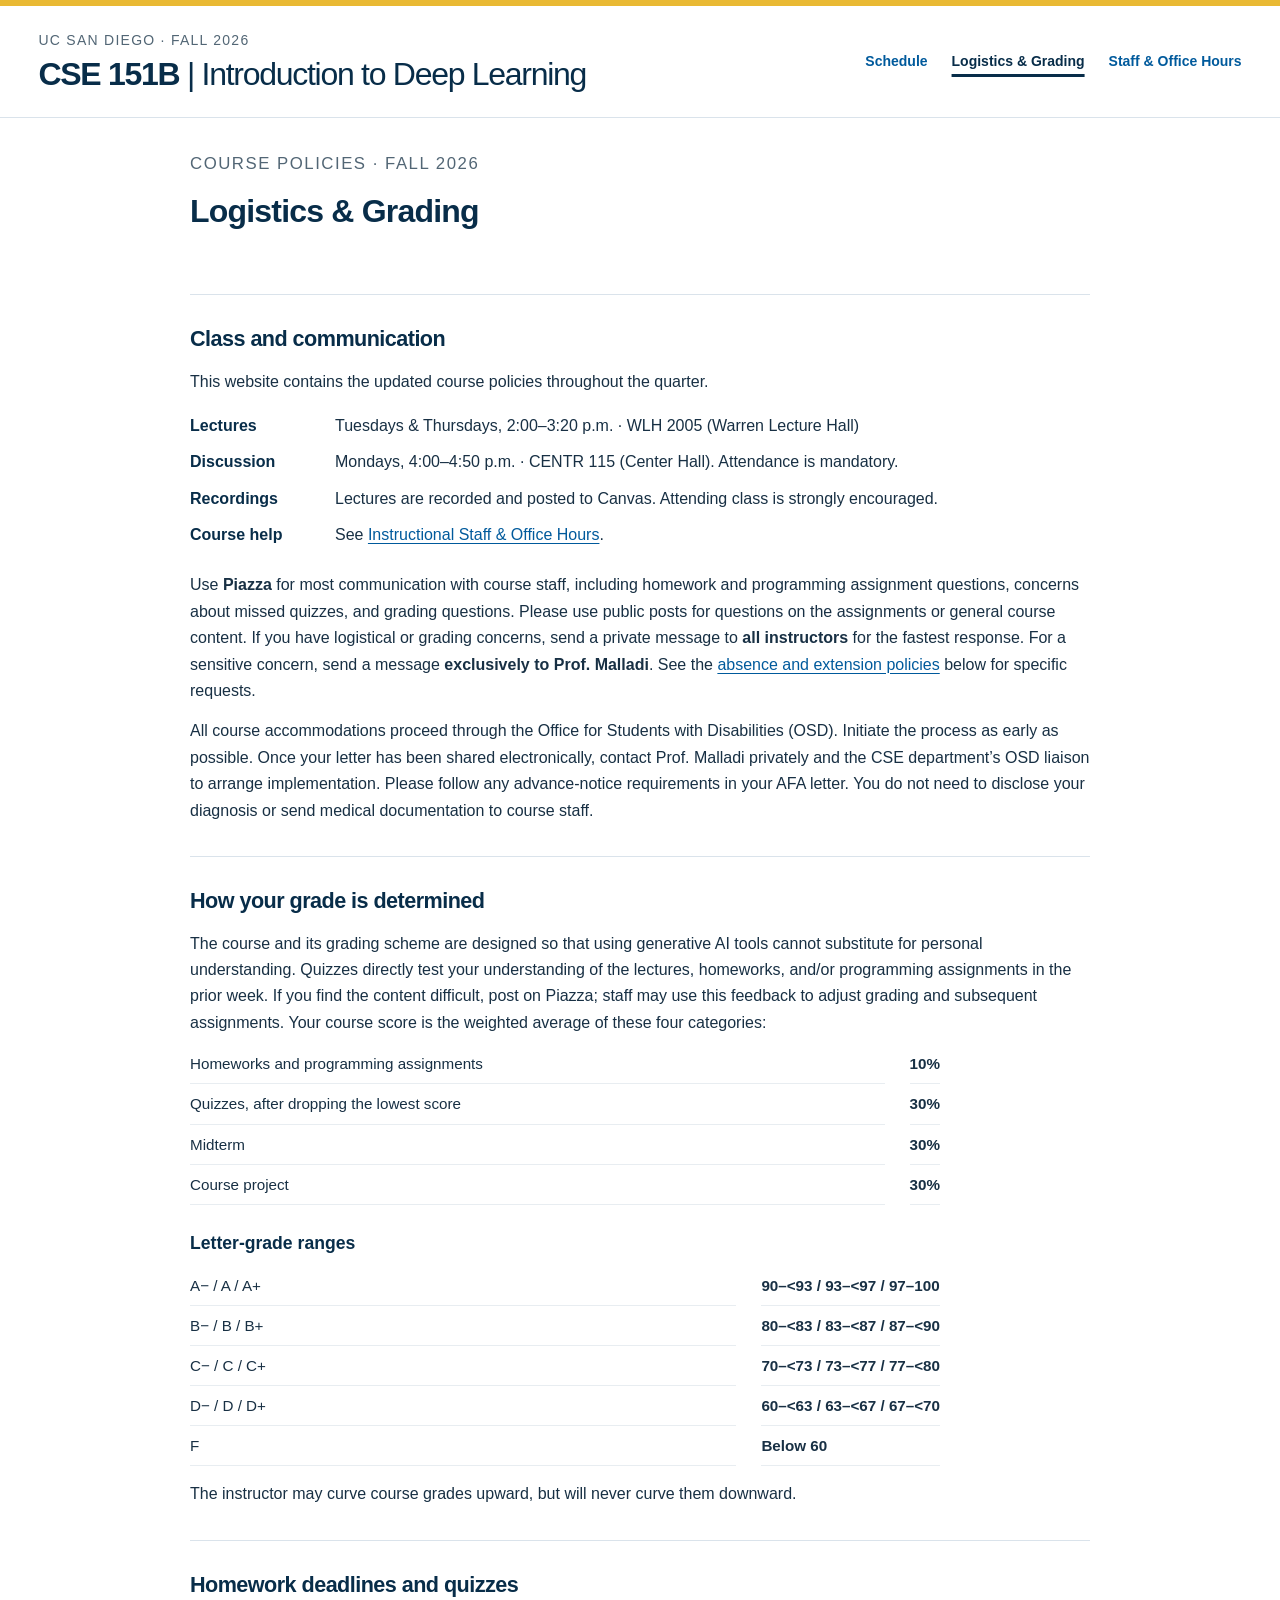
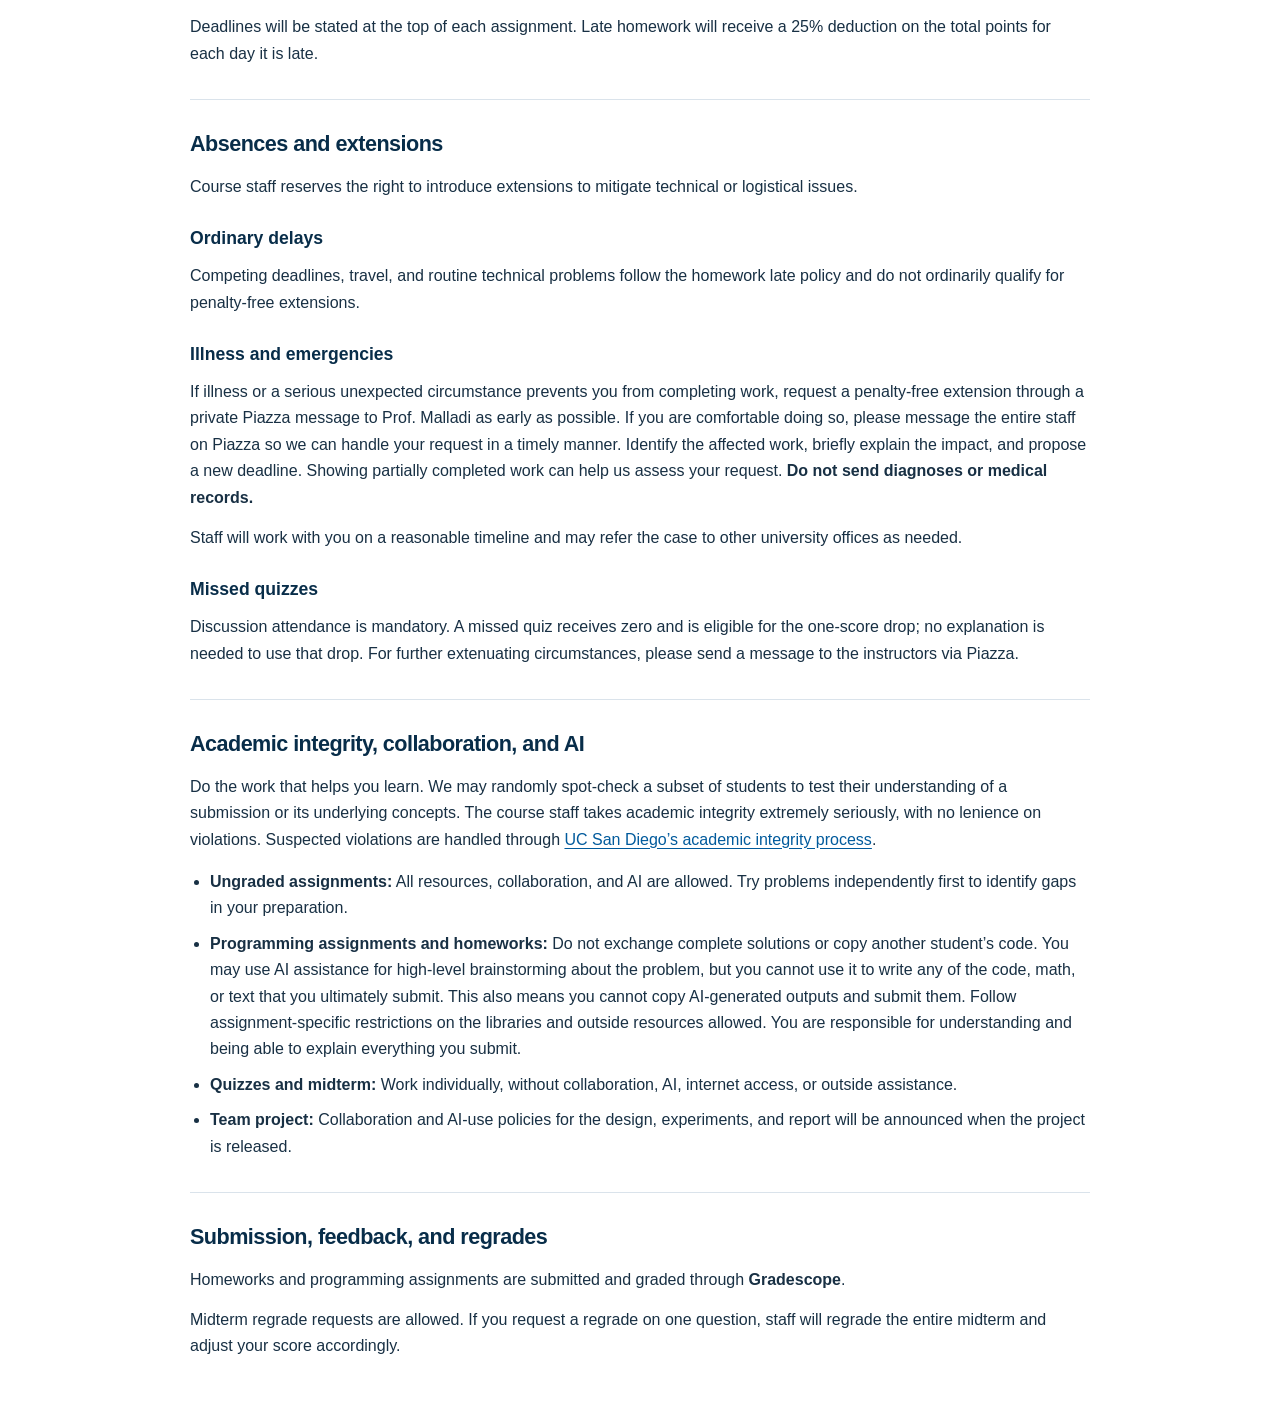
==== commit 9662470a: "Finalize website headings and course policy updates" ====
--- a/grading.html
+++ b/grading.html
@@ -1,4 +1,4 @@
-<!doctype html><html lang="en"><head><meta charset="utf-8"><meta name="viewport" content="width=device-width, initial-scale=1"><title>Logistics &amp; Grading · CSE 151B</title><meta name="description" content="CSE 151B course logistics, grading, deadlines, communication, and collaboration policies."><link rel="stylesheet" href="style.css?v=policies-20260921"><link rel="icon" type="image/svg+xml" href="data:image/svg+xml,%3Csvg%20xmlns%3D%22http%3A//www.w3.org/2000/svg%22%20viewBox%3D%220%200%2032%2032%22%3E%3Crect%20width%3D%2232%22%20height%3D%2232%22%20rx%3D%226%22%20fill%3D%22%23082d49%22/%3E%3Cpath%20d%3D%22M7%209h18M7%2016h18M7%2023h18M13%209v14%22%20stroke%3D%22%23e9b933%22%20stroke-width%3D%223%22/%3E%3C/svg%3E"></head><body><a class="skip" href="#content">Skip to content</a><header><div class="wrap heading"><div><p class="eyebrow">UC San Diego · Fall 2026</p><h1>CSE 151B <span>/ Introduction to Deep Learning</span></h1></div><nav aria-label="Course pages"><a href="index.html">Schedule</a><a href="grading.html" aria-current="page">Logistics &amp; Grading</a><a href="staff.html">Staff &amp; Office Hours</a></nav><span class="draft">Working syllabus</span></div></header>
+<!doctype html><html lang="en"><head><meta charset="utf-8"><meta name="viewport" content="width=device-width, initial-scale=1"><title>Logistics &amp; Grading · CSE 151B</title><meta name="description" content="CSE 151B course logistics, grading, deadlines, communication, and collaboration policies."><link rel="stylesheet" href="style.css?v=policies-20260921"><link rel="icon" type="image/svg+xml" href="data:image/svg+xml,%3Csvg%20xmlns%3D%22http%3A//www.w3.org/2000/svg%22%20viewBox%3D%220%200%2032%2032%22%3E%3Crect%20width%3D%2232%22%20height%3D%2232%22%20rx%3D%226%22%20fill%3D%22%23082d49%22/%3E%3Cpath%20d%3D%22M7%209h18M7%2016h18M7%2023h18M13%209v14%22%20stroke%3D%22%23e9b933%22%20stroke-width%3D%223%22/%3E%3C/svg%3E"></head><body><a class="skip" href="#content">Skip to content</a><header><div class="wrap heading"><div><p class="eyebrow">UC San Diego · Fall 2026</p><h1>CSE 151B <span>| Introduction to Deep Learning</span></h1></div><nav aria-label="Course pages"><a href="index.html">Schedule</a><a href="grading.html" aria-current="page">Logistics &amp; Grading</a><a href="staff.html">Staff &amp; Office Hours</a></nav></div></header>
 <main id="content" class="wrap document policy-guide">
 <div class="page-intro"><p class="eyebrow">Course policies · Fall 2026</p><h2>Logistics &amp; Grading</h2></div>
 <section id="logistics">
@@ -12,7 +12,7 @@
 </dl>
 <p>Use <strong>Piazza</strong> for most communication with course staff, including homework and programming assignment questions, concerns about missed quizzes, and grading questions. Please use public posts for questions on the assignments
     or general course content. If you have logistical or grading concerns, send a private message to <strong>all instructors</strong> for the fastest response. For a sensitive concern, send a message <strong>exclusively to Prof. Malladi</strong>. See the <a href="#extensions">absence and extension policies</a> below for specific requests.</p>
-<p>All course accommodations proceed through the Office for Students with Disabilities (OSD). Initiate the process as early as possible. Once your letter has been shared electronically, contact Prof. Malladi privately via Piazza and the CSE department’s OSD liaison to arrange implementation.
+<p>All course accommodations proceed through the Office for Students with Disabilities (OSD). Initiate the process as early as possible. Once your letter has been shared electronically, contact Prof. Malladi privately and the CSE department’s OSD liaison to arrange implementation.
     Please follow any advance-notice requirements in your AFA letter. You do not need to disclose your diagnosis or send medical documentation to course staff.</p>
 </section>
 <section id="grading">
@@ -44,9 +44,11 @@
 <h2>Absences and extensions</h2>
 <p>Course staff reserves the right to introduce extensions to mitigate technical or logistical issues.</p>
 <h3>Ordinary delays</h3>
-<p>Competing deadlines, travel, and routine technical problems follow the homework late policy and do not ordinarily qualify for penalty-free extensions. No permission is needed to submit within the acceptance window.</p>
+<p>Competing deadlines, travel, and routine technical problems follow the homework late policy and do not ordinarily qualify for penalty-free extensions.</p>
 <h3>Illness and emergencies</h3>
-<p>If illness or a serious unexpected circumstance prevents you from completing work, request a penalty-free extension through a private Piazza message to Prof. Malladi as early as possible. Identify the affected work, briefly explain the impact, and propose a new deadline. Showing partially completed work can help us assess your request. <strong>Do not send diagnoses or medical records.</strong></p>
+<p>If illness or a serious unexpected circumstance prevents you from completing work, request a penalty-free extension through a private Piazza message to Prof. Malladi as early as possible. 
+    If you are comfortable doing so, please message the entire staff on Piazza so we can handle your request in a timely manner.
+    Identify the affected work, briefly explain the impact, and propose a new deadline. Showing partially completed work can help us assess your request. <strong>Do not send diagnoses or medical records.</strong></p>
 <p>Staff will work with you on a reasonable timeline and may refer the case to other university offices as needed.</p>
 <h3>Missed quizzes</h3>
 <p>Discussion attendance is mandatory. A missed quiz receives zero and is eligible for the one-score drop; no explanation is needed to use that drop. For further extenuating circumstances, please send a message to the instructors via Piazza.</p>
@@ -61,7 +63,7 @@
 <li><strong>Ungraded assignments:</strong> All resources, collaboration, and AI are allowed. Try problems independently first to identify gaps in your preparation.</li>
 <li><strong>Programming assignments and homeworks:</strong>
     Do not exchange complete solutions or copy another student’s code.
-    You may use AI assistance to brainstorm about the problem, but you cannot use it to write any of the code, math, or text that you ultimately submit.
+    You may use AI assistance for high-level brainstorming about the problem, but you cannot use it to write any of the code, math, or text that you ultimately submit.
     This also means you cannot copy AI-generated outputs and submit them.
     Follow assignment-specific restrictions on the libraries and outside resources allowed.
     You are responsible for understanding and being able to explain everything you submit.</li>
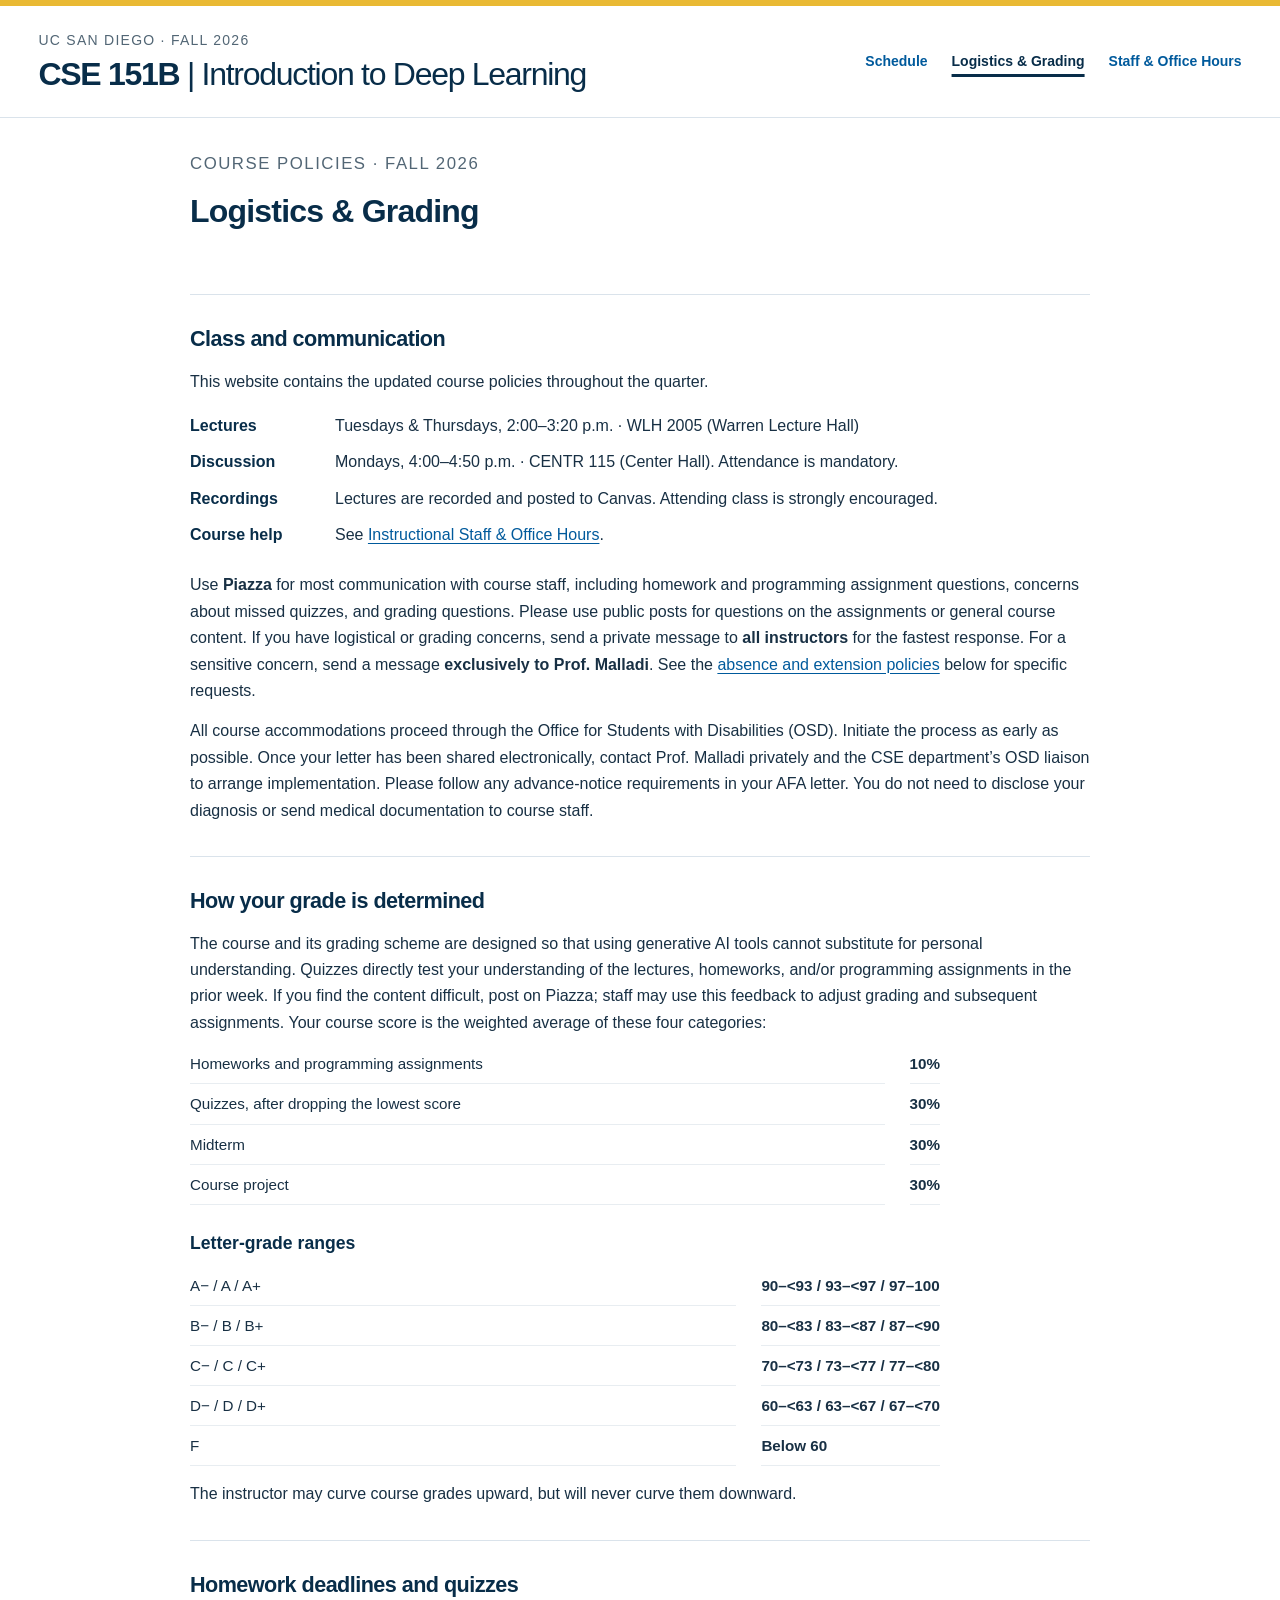
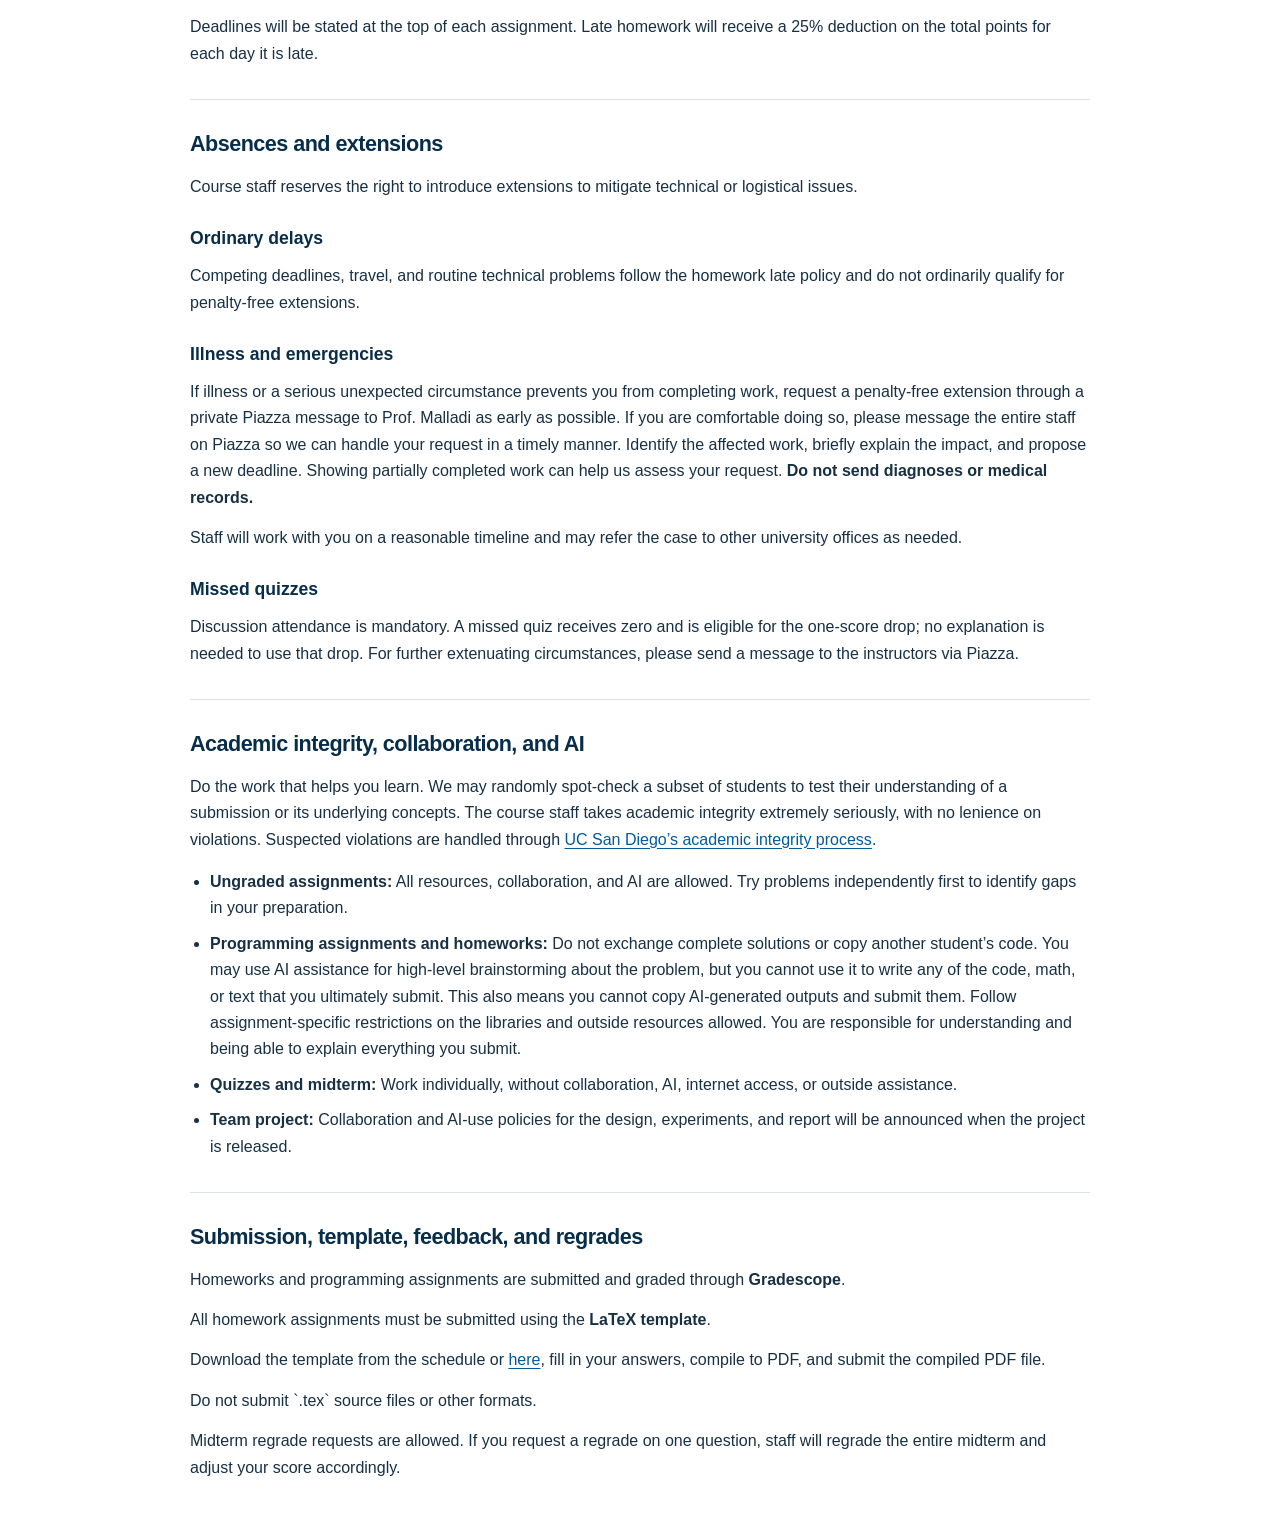
==== commit 7861d07c: "Adding latex template and update Deep's OH Latex template links added in the schedule and in logisti" ====
--- a/grading.html
+++ b/grading.html
@@ -72,8 +72,11 @@
 </ul>
 </section>
 <section id="submissions">
-<h2>Submission, feedback, and regrades</h2>
+<h2>Submission, template, feedback, and regrades</h2>
 <p>Homeworks and programming assignments are submitted and graded through <strong>Gradescope</strong>.</p>
+<p>All homework assignments must be submitted using the <strong> LaTeX template</strong>.</p>
+<p>Download the template from the schedule or <a href="https://drive.google.com/file/d/1HGvVBuQ28_8V5m3LUkO6Nnf71jPr2696/view?usp=sharing">here</a>, fill in your answers, compile to PDF, and submit the compiled PDF file.</p> 
+<p>Do not submit `.tex` source files or other formats.</p>
 <p>Midterm regrade requests are allowed. If you request a regrade on one question, staff will regrade the entire midterm and adjust your score accordingly.</p>
 </section>
 </main></body></html>
--- a/style.css
+++ b/style.css
@@ -89,6 +89,13 @@
 @media(max-width:600px){.project-missions{width:calc(100% - 32px)}.project-stages{grid-template-columns:1fr}}
 @media print{.project-missions{width:100%;max-width:none}.mission-table{min-width:0;font-size:8pt}.mission-table td{font-size:8pt}.mission-table tbody th{font-size:8pt}.mission-table .mission-prompt{font-size:7pt}.mission-table .grade-criterion{padding-top:4px}}
 
+/* Keep lecture resources distinct from the topic and description. */
+.lecture-resources{display:flex;flex-wrap:wrap;align-items:center;gap:8px;margin-top:8px;font-size:.875rem;font-weight:600}
+.lecture-resources a{display:inline-block;padding:4px 10px;border:1px solid #c9dfee;border-radius:4px;background:#f3f8fc}
+.lecture-resources a:hover{background:#e7f1fa}
+.lecture-resources a.lecture-recording{color:#176344;background:#e8f5ed;border-color:#b8dcc6}
+.lecture-resources a.lecture-recording:hover{color:#104b33;background:#d6eddf;border-color:#8fc5a5}
+
 /* Course policies and staff: readable text and navigation at every width. */
 .heading{flex-wrap:wrap}
 .heading>div{flex:1 1 520px}
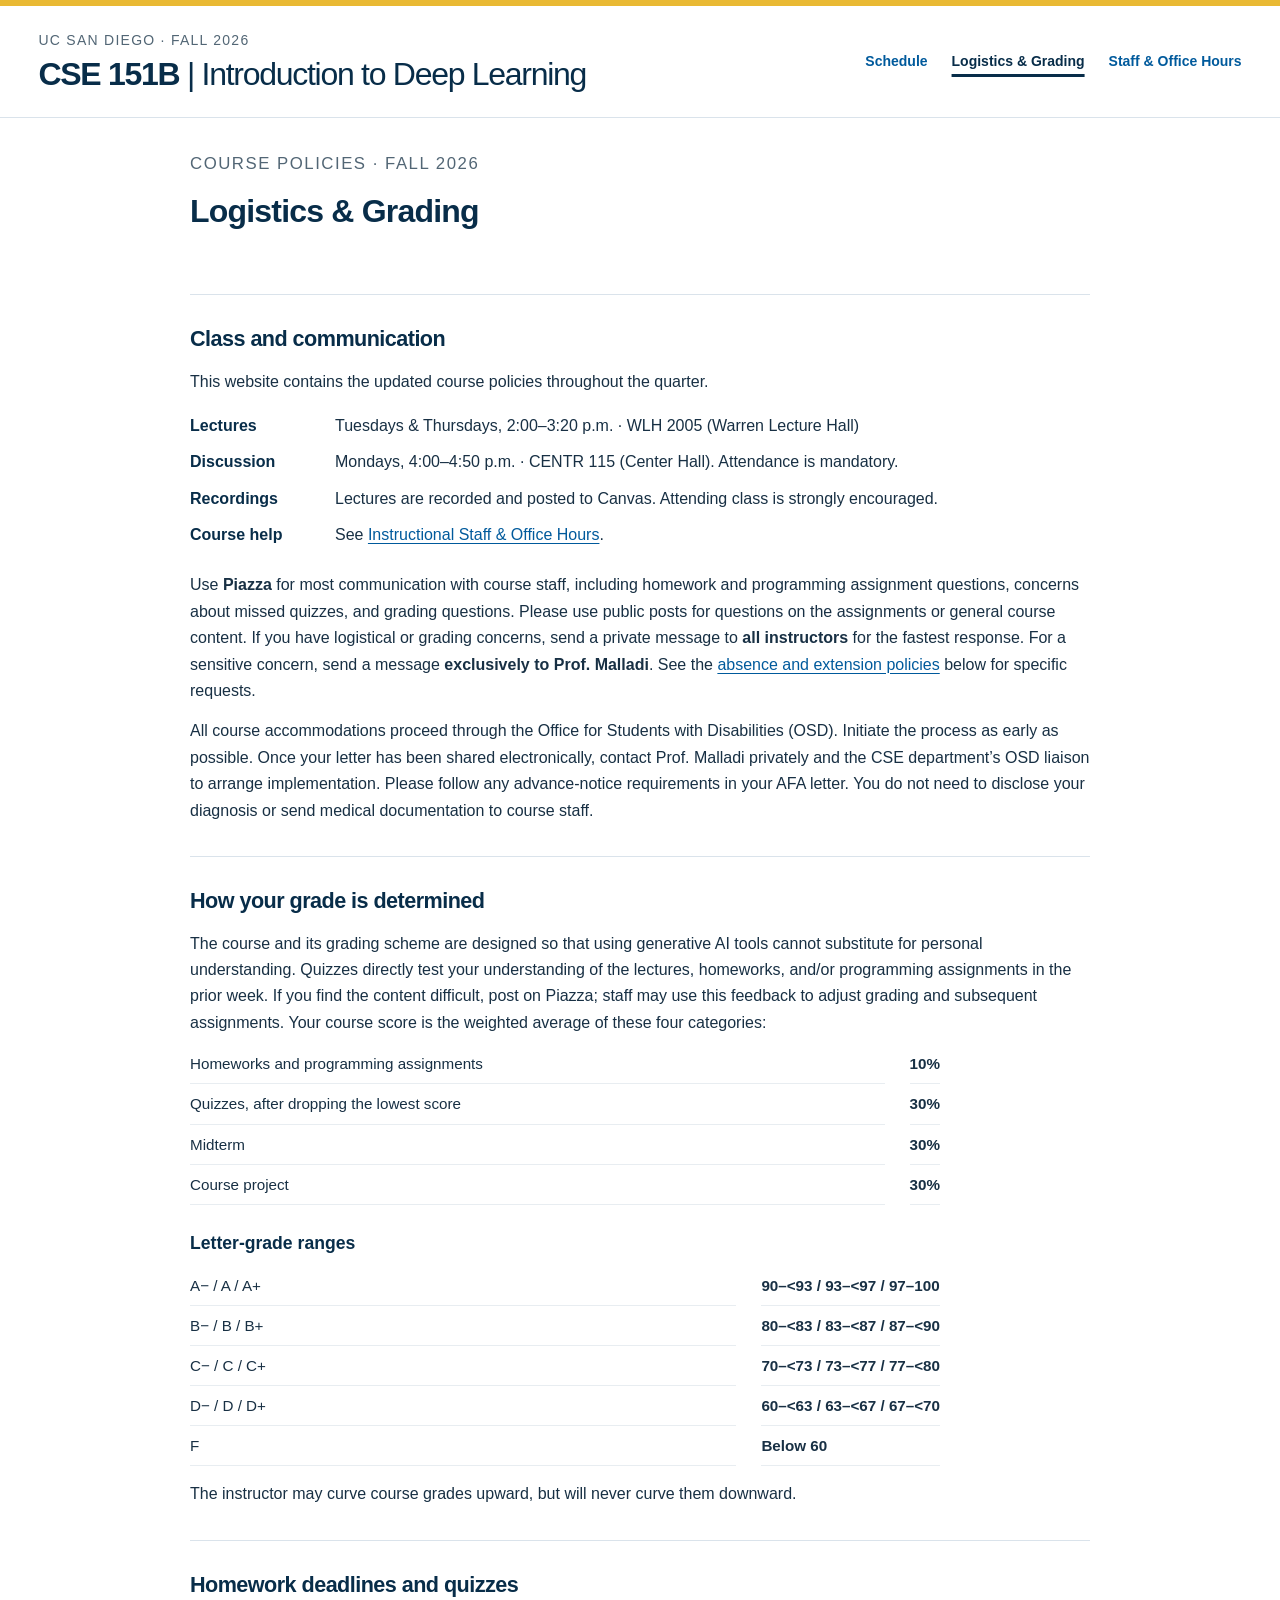
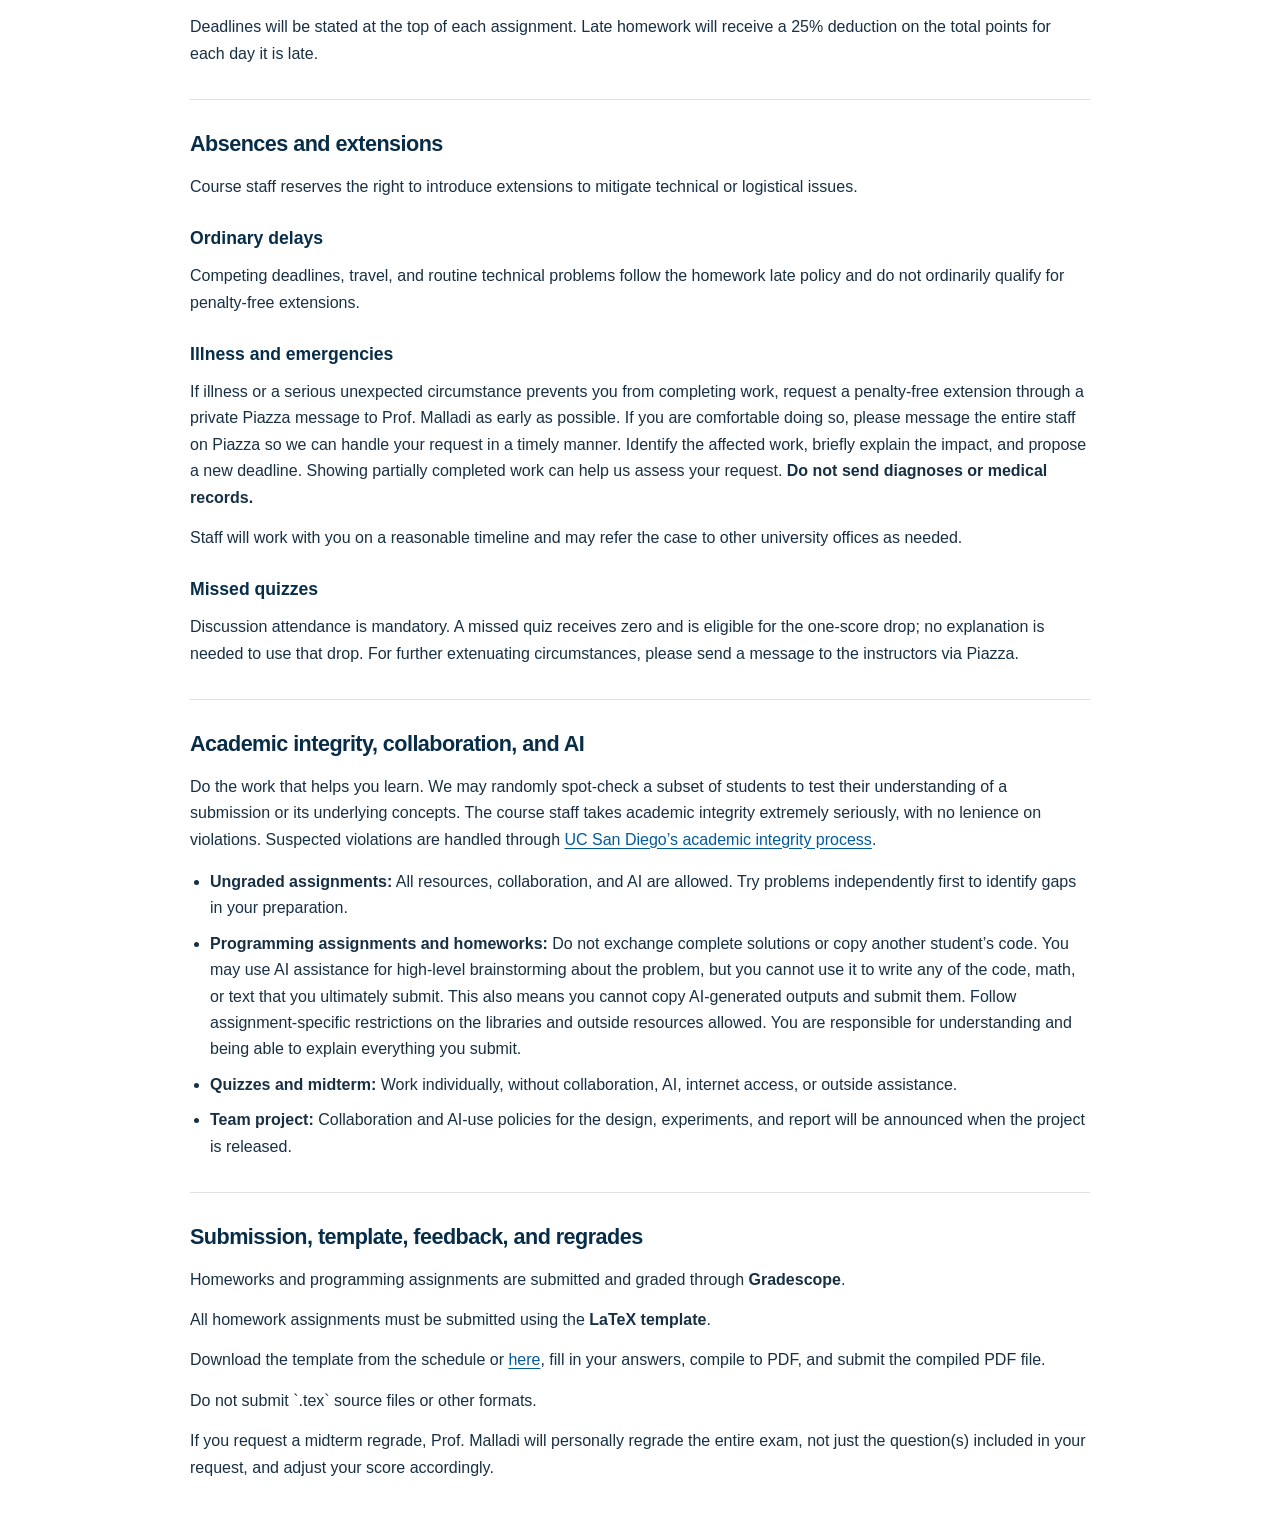
==== commit 38d28b39: "Clarify professor-led whole-exam midterm regrades" ====
--- a/grading.html
+++ b/grading.html
@@ -77,6 +77,6 @@
 <p>All homework assignments must be submitted using the <strong> LaTeX template</strong>.</p>
 <p>Download the template from the schedule or <a href="https://drive.google.com/file/d/1HGvVBuQ28_8V5m3LUkO6Nnf71jPr2696/view?usp=sharing">here</a>, fill in your answers, compile to PDF, and submit the compiled PDF file.</p> 
 <p>Do not submit `.tex` source files or other formats.</p>
-<p>Midterm regrade requests are allowed. If you request a regrade on one question, staff will regrade the entire midterm and adjust your score accordingly.</p>
+<p>If you request a midterm regrade, Prof. Malladi will personally regrade the entire exam, not just the question(s) included in your request, and adjust your score accordingly.</p>
 </section>
 </main></body></html>
--- a/style.css
+++ b/style.css
@@ -1,4 +1,15 @@
 :root{font-family:Inter,ui-sans-serif,-apple-system,BlinkMacSystemFont,"Segoe UI",sans-serif;color:#183044;background:#fff;font-size:16px;line-height:1.5;--navy:#082d49;--blue:#005a9c;--line:#dae3eb;--muted:#526675}*{box-sizing:border-box}body{margin:0}a{color:var(--blue);text-underline-offset:3px}a:focus-visible,summary:focus-visible{outline:3px solid #dca400;outline-offset:4px}.skip{position:absolute;top:-80px;background:white;padding:1rem;z-index:5}.skip:focus{top:0}header{border-top:6px solid #e9b933;border-bottom:1px solid var(--line)}.wrap{width:min(1720px,94%);margin:auto}.heading{display:flex;justify-content:space-between;align-items:center;padding:24px 0;gap:24px}.eyebrow{font-size:.875rem;letter-spacing:.09em;text-transform:uppercase;color:var(--muted);margin:0 0 5px}h1{font-size:2rem;letter-spacing:-.04em;line-height:1.15;margin:0;color:var(--navy)}h1 span{font-weight:400}nav{display:flex;gap:24px;font-size:.875rem}nav a{text-decoration:none;font-weight:600}.draft{font-size:.8rem;color:#675000;background:#fff4ce;padding:4px 9px;border-radius:4px;white-space:nowrap}.goals{padding:26px 0 23px}h2{font-size:1.35rem;letter-spacing:-.025em;margin:0 0 12px;color:var(--navy)}.goal-grid{display:grid;grid-template-columns:repeat(2,minmax(0,1fr));gap:24px 30px}.goal{border-left:3px solid var(--blue);padding-left:15px}.goal:nth-child(2){border-color:#7256a4}.goal:nth-child(3){border-color:#168277}.goal h3{font-size:1rem;margin:0 0 5px}.goal p{margin:0;color:#42596b;max-width:54ch}.tag{display:inline-block;font-size:.75rem;font-weight:750;line-height:1.65;padding:0 6px;border-radius:3px;background:#e7f1fa;color:#005188;margin-right:5px;white-space:nowrap}.g2{color:#62408b;background:#f0ebf7}.g3{color:#08665a;background:#e3f4ee}.rhythm{display:flex;flex-wrap:wrap;gap:10px 26px;border-top:1px solid var(--line);border-bottom:1px solid var(--line);padding:12px 0;color:var(--muted);font-size:.875rem}.rhythm b{color:var(--navy)}.section-head{display:flex;align-items:baseline;justify-content:space-between;gap:20px;margin:25px 0 12px}.section-head h2{margin:0}.section-head p{margin:0;font-size:.875rem;color:var(--muted)}.table-scroll{overflow:auto;border:1px solid var(--line);border-radius:6px;max-height:78vh;scrollbar-color:#a8bac8 #f3f6f8}table{border-collapse:separate;border-spacing:0;width:100%;min-width:1300px;table-layout:fixed}th,td{text-align:left;vertical-align:top;padding:15px 13px;border-bottom:1px solid var(--line);border-right:1px solid #e8edf1}thead th{position:sticky;top:0;background:var(--navy);color:white;font-size:.875rem;font-weight:600;z-index:2;padding:13px}thead th:first-child{width:8%}thead th:nth-child(2){width:15%}thead th:nth-child(3){width:23%}thead th:nth-child(4){width:20%}thead th:nth-child(5){width:21%}thead th:last-child{width:13%}tbody th{font-weight:650;background:#f4f7fa;color:var(--navy)}tbody th span{display:block;font-size:.875rem;font-weight:400;margin-top:4px}tbody tr:last-child>*{border-bottom:0}td:last-child,th:last-child{border-right:0}td p{margin:0 0 10px}td p:last-child{margin-bottom:0}.date{display:block;font-size:.875rem;color:var(--muted);margin-bottom:2px}.practice{color:#526675}.event{font-size:.875rem;font-weight:700;color:#07578f}.due{color:#965318}.empty{color:#a0acb7}.exam{background:#fffaf0}.project-cell{background:#f5fafb}.note{font-size:.875rem;color:var(--muted);margin:12px 0 0}.below{display:grid;grid-template-columns:1.35fr 1fr;gap:50px;margin:32px 0}.below h3{font-size:1rem;margin:0 0 8px}.below p{margin:0 0 12px}.milestones{display:grid;grid-template-columns:repeat(4,1fr);gap:12px;margin:20px 0}.milestones div{border-top:3px solid #26858a;padding-top:9px}.milestones b{display:block;font-size:.875rem}.milestones span{font-size:.875rem;color:var(--muted)}details{border-top:1px solid var(--line);padding:12px 0}summary{cursor:pointer;color:var(--navy);font-weight:600}details p,details ul{margin-top:12px!important;color:#435b6c}ul{padding-left:20px}li{margin-bottom:7px}.grades{display:grid;grid-template-columns:1fr auto;gap:7px 25px;font-size:1rem}.grades dt,.grades dd{margin:0;border-bottom:1px solid #e8edf1;padding-bottom:7px}.grades dd{font-weight:700}.fine{font-size:.875rem;color:var(--muted)}footer{border-top:1px solid var(--line);padding:20px 0 30px;font-size:.875rem;color:var(--muted)}footer p{margin:4px 0}section{scroll-margin-top:16px}@media(min-width:1600px){td{padding:18px 15px}}@media(max-width:850px){.heading{align-items:flex-start;flex-wrap:wrap}h1{font-size:1.65rem}nav{gap:18px}.goal-grid{grid-template-columns:repeat(2,minmax(0,1fr));gap:18px}.goal p{max-width:none}.section-head{display:block}.section-head p{margin-top:5px}.below{grid-template-columns:1fr;gap:20px}.table-scroll{max-height:none;overflow:visible;border:0}table{display:block;min-width:0}thead{display:none}tbody{display:grid;gap:18px}tr{display:block;border:1px solid var(--line);border-radius:6px;overflow:hidden}tbody th{display:block;padding:12px 15px}tbody th span{display:inline;margin-left:10px}td{display:block;border-right:0;padding:12px 15px}td:before{content:attr(data-label);display:block;font-size:.75rem;text-transform:uppercase;letter-spacing:.04em;font-weight:700;color:var(--muted);margin-bottom:6px}td.none{display:none}.milestones{grid-template-columns:repeat(2,1fr)}.draft{margin-left:auto}}@media print{.wrap{width:100%}nav,.draft,.skip{display:none}.table-scroll{overflow:visible;max-height:none;border:0}table{min-width:0;font-size:9pt}thead th{position:static}th,td{padding:7px}.tag,.date,.event{font-size:8pt}.below{gap:20px}.goal p{font-size:10pt}tr{break-inside:avoid}body{color:#000}a{color:inherit}header{border-top:0}@page{size:landscape;margin:10mm}}
+
+#schedule .table-scroll{overflow:visible;max-height:none}
+
+/* Assignment and primer resources share the same typography and blue links. */
+#schedule .assignment-group{margin-bottom:12px}
+#schedule .assignment-group strong{color:#183044;font-size:.95rem}
+#schedule .assignment-links{font-size:.875rem;margin-top:2px;line-height:1.65}
+#schedule .assignment-links a{color:var(--blue)}
+#schedule .assignment-note{font-size:.8rem;color:var(--muted);margin-left:5px}
+#schedule .assignment-dates{font-size:.825rem;color:var(--muted);margin:4px 0 10px}
+#schedule .assignment-dates strong{color:#183044}
 
 .goal:nth-child(4){border-color:#986323}.g4{color:#80531b;background:#fff0dc}
 
@@ -95,6 +106,9 @@
 .lecture-resources a:hover{background:#e7f1fa}
 .lecture-resources a.lecture-recording{color:#176344;background:#e8f5ed;border-color:#b8dcc6}
 .lecture-resources a.lecture-recording:hover{color:#104b33;background:#d6eddf;border-color:#8fc5a5}
+.lecture-resources a.lecture-supplement{color:#9a3e0b;background:#fff3e5;border-color:#efbd8c}
+.lecture-resources a.lecture-supplement:hover{color:#7c2d08;background:#ffe5c7;border-color:#dc9b5c}
+.lecture-resources a.lecture-supplement:focus-visible{outline:2px solid #b45309;outline-offset:3px}
 
 /* Course policies and staff: readable text and navigation at every width. */
 .heading{flex-wrap:wrap}
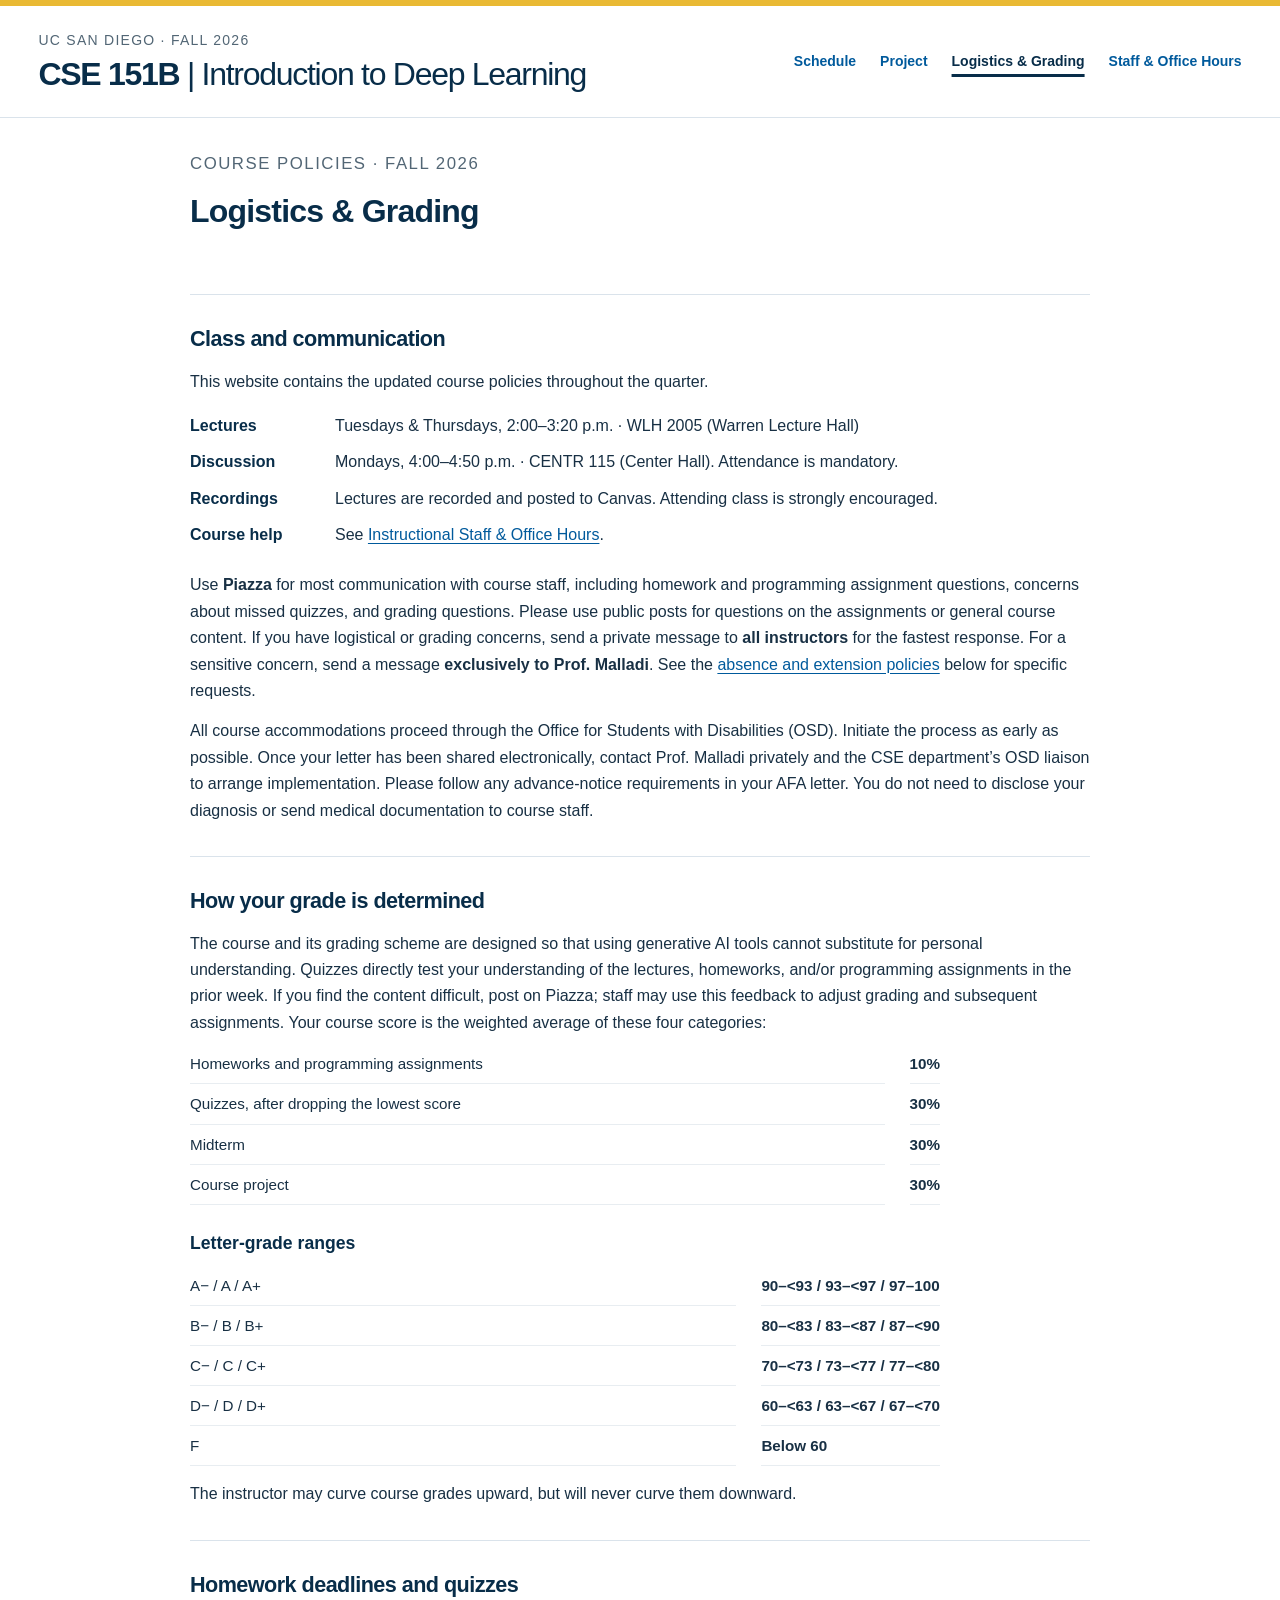
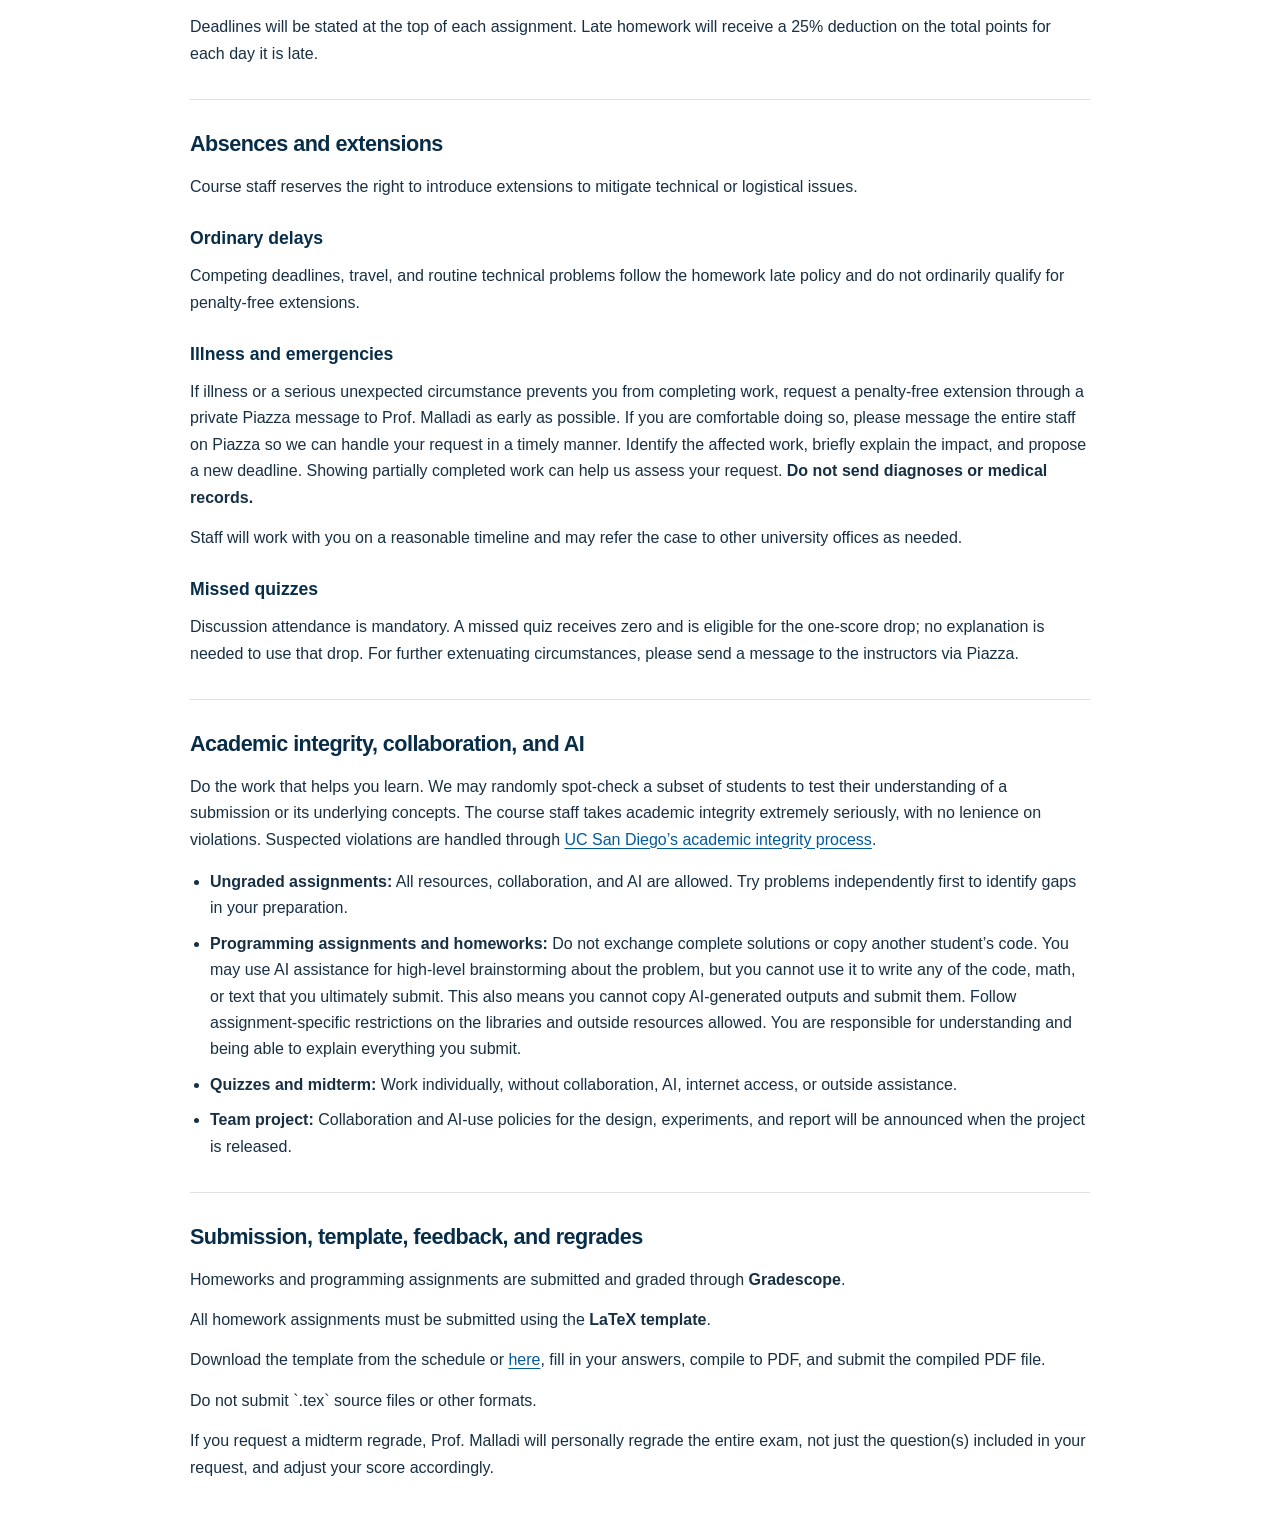
==== commit 2c85aa02: "Add project overview, key dates, and team signup page" ====
--- a/grading.html
+++ b/grading.html
@@ -1,4 +1,4 @@
-<!doctype html><html lang="en"><head><meta charset="utf-8"><meta name="viewport" content="width=device-width, initial-scale=1"><title>Logistics &amp; Grading · CSE 151B</title><meta name="description" content="CSE 151B course logistics, grading, deadlines, communication, and collaboration policies."><link rel="stylesheet" href="style.css?v=policies-20260921"><link rel="icon" type="image/svg+xml" href="data:image/svg+xml,%3Csvg%20xmlns%3D%22http%3A//www.w3.org/2000/svg%22%20viewBox%3D%220%200%2032%2032%22%3E%3Crect%20width%3D%2232%22%20height%3D%2232%22%20rx%3D%226%22%20fill%3D%22%23082d49%22/%3E%3Cpath%20d%3D%22M7%209h18M7%2016h18M7%2023h18M13%209v14%22%20stroke%3D%22%23e9b933%22%20stroke-width%3D%223%22/%3E%3C/svg%3E"></head><body><a class="skip" href="#content">Skip to content</a><header><div class="wrap heading"><div><p class="eyebrow">UC San Diego · Fall 2026</p><h1>CSE 151B <span>| Introduction to Deep Learning</span></h1></div><nav aria-label="Course pages"><a href="index.html">Schedule</a><a href="grading.html" aria-current="page">Logistics &amp; Grading</a><a href="staff.html">Staff &amp; Office Hours</a></nav></div></header>
+<!doctype html><html lang="en"><head><meta charset="utf-8"><meta name="viewport" content="width=device-width, initial-scale=1"><title>Logistics &amp; Grading · CSE 151B</title><meta name="description" content="CSE 151B course logistics, grading, deadlines, communication, and collaboration policies."><link rel="stylesheet" href="style.css?v=policies-20260921"><link rel="icon" type="image/svg+xml" href="data:image/svg+xml,%3Csvg%20xmlns%3D%22http%3A//www.w3.org/2000/svg%22%20viewBox%3D%220%200%2032%2032%22%3E%3Crect%20width%3D%2232%22%20height%3D%2232%22%20rx%3D%226%22%20fill%3D%22%23082d49%22/%3E%3Cpath%20d%3D%22M7%209h18M7%2016h18M7%2023h18M13%209v14%22%20stroke%3D%22%23e9b933%22%20stroke-width%3D%223%22/%3E%3C/svg%3E"></head><body><a class="skip" href="#content">Skip to content</a><header><div class="wrap heading"><div><p class="eyebrow">UC San Diego · Fall 2026</p><h1>CSE 151B <span>| Introduction to Deep Learning</span></h1></div><nav aria-label="Course pages"><a href="index.html">Schedule</a><a href="project.html">Project</a><a href="grading.html" aria-current="page">Logistics &amp; Grading</a><a href="staff.html">Staff &amp; Office Hours</a></nav></div></header>
 <main id="content" class="wrap document policy-guide">
 <div class="page-intro"><p class="eyebrow">Course policies · Fall 2026</p><h2>Logistics &amp; Grading</h2></div>
 <section id="logistics">
--- a/style.css
+++ b/style.css
@@ -104,6 +104,8 @@
 .lecture-resources{display:flex;flex-wrap:wrap;align-items:center;gap:8px;margin-top:8px;font-size:.875rem;font-weight:600}
 .lecture-resources a{display:inline-block;padding:4px 10px;border:1px solid #c9dfee;border-radius:4px;background:#f3f8fc}
 .lecture-resources a:hover{background:#e7f1fa}
+.lecture-resources a.midterm-first-page{color:#176344;background:#e8f5ed;border-color:#b8dcc6}
+.lecture-resources a.midterm-first-page:hover{color:#104b33;background:#d6eddf;border-color:#8fc5a5}
 .lecture-resources a.lecture-recording{color:#176344;background:#e8f5ed;border-color:#b8dcc6}
 .lecture-resources a.lecture-recording:hover{color:#104b33;background:#d6eddf;border-color:#8fc5a5}
 .lecture-resources a.lecture-supplement{color:#9a3e0b;background:#fff3e5;border-color:#efbd8c}
@@ -154,3 +156,40 @@
 @media(max-width:850px){.staff-grid{grid-template-columns:repeat(2,minmax(0,1fr))}}
 @media(max-width:540px){.staff-grid{grid-template-columns:1fr}.staff-profile{display:grid;grid-template-columns:100px minmax(0,1fr);align-items:start}.staff-photo{width:100px;height:100px}.staff-photo-placeholder{font-size:.75rem;border-bottom:0}.staff-profile-details{padding:12px 14px}.staff-profile-details h3{font-size:1rem}.staff-profile-details p{font-size:.875rem}}
 @media print{.office-hours-scroll{overflow:visible}.office-hours-table{min-width:0}.staff-profile{break-inside:avoid}}
+
+/* Project dates remain readable without the schedule table's fixed columns. */
+.project-dates{display:grid;grid-template-columns:145px minmax(0,1fr);gap:12px 20px;margin:0}
+.project-dates dt{font-weight:650;color:var(--navy)}
+.project-dates dd{margin:0}
+.project-guide .mission dt{font-weight:650;color:var(--navy)}
+@media(max-width:600px){.project-dates{grid-template-columns:1fr;gap:4px}.project-dates dd{margin-bottom:14px}}
+
+/* Compact project mission comparison. */
+.mission-comparison-scroll{overflow-x:auto;margin:18px 0 20px;border:1px solid var(--line);border-radius:4px}
+.mission-comparison-scroll:focus-visible{outline:3px solid #dca400;outline-offset:4px}
+.mission-comparison{display:table;min-width:700px;width:100%;table-layout:fixed;font-size:.875rem;line-height:1.5}
+.mission-comparison thead{display:table-header-group}
+.mission-comparison tbody{display:table-row-group}
+.mission-comparison tr{display:table-row;border:0}
+.mission-comparison th,.mission-comparison td{display:table-cell;padding:12px;line-height:1.5;overflow-wrap:break-word}
+.mission-comparison thead th{position:static;font-size:.8rem}
+.mission-comparison thead th:first-child{width:18%}
+.mission-comparison thead th:nth-child(2){width:27%}
+.mission-comparison thead th:nth-child(3){width:27%}
+.mission-comparison thead th:last-child{width:28%}
+.mission-comparison td:before{content:none}
+@media print{.mission-comparison-scroll{overflow:visible}.mission-comparison{min-width:0}}
+
+/* Give full mission requirements room while keeping table spacing compact. */
+.project-guide #missions{width:min(1120px,calc(100vw - 48px));margin-left:50%;transform:translateX(-50%)}
+.project-guide #missions>p{max-width:none}
+.mission-comparison{font-size:.9rem;line-height:1.5;min-width:850px}
+.mission-comparison th,.mission-comparison td{padding:11px 14px;line-height:1.5;overflow-wrap:normal;word-break:normal;hyphens:none}
+.mission-comparison thead th{font-size:.85rem}
+.mission-comparison thead th:first-child{width:16%}
+.mission-comparison thead th:nth-child(2){width:32%}
+.mission-comparison thead th:nth-child(3){width:25%}
+.mission-comparison thead th:last-child{width:27%}
+.mission-comparison code{font-size:.85em}
+@media(max-width:600px){.project-guide #missions{width:100%;margin-left:0;transform:none}}
+@media print{.project-guide #missions{width:100%;margin-left:0;transform:none}.mission-comparison{min-width:0}}
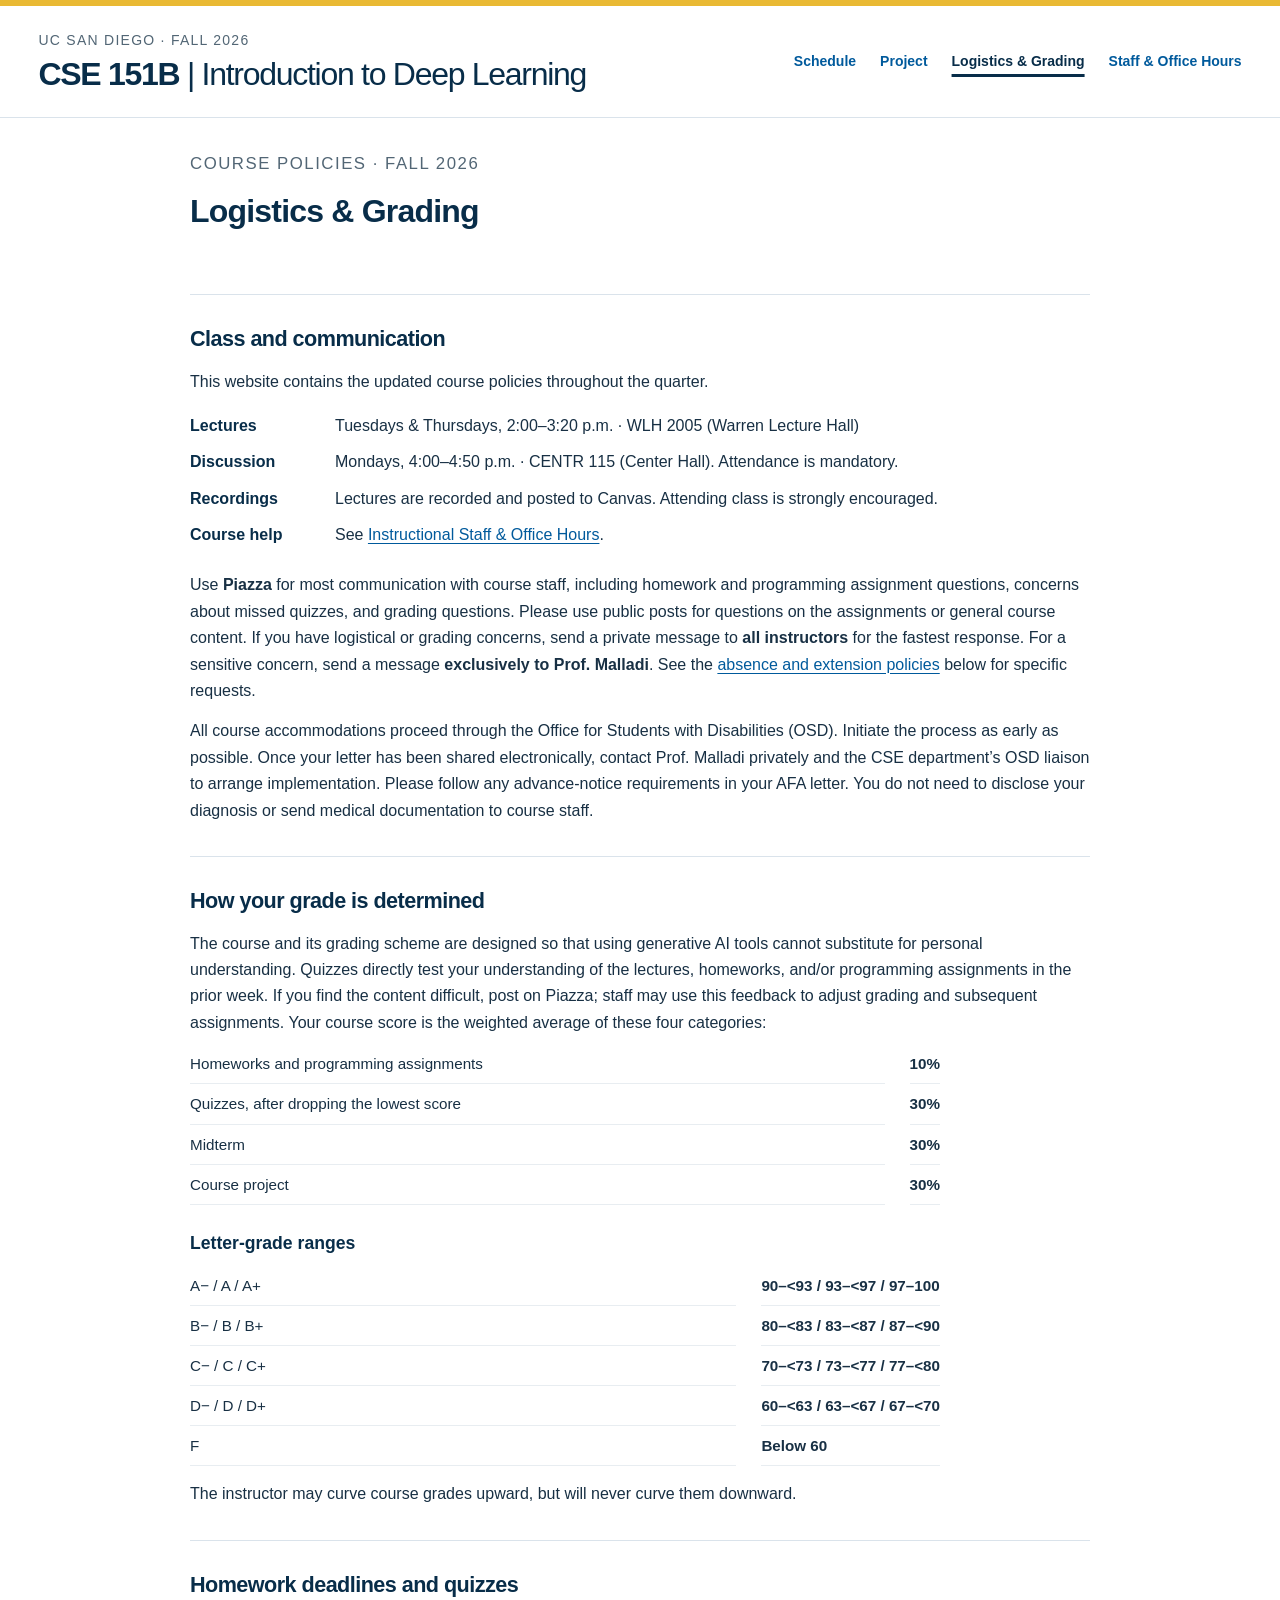
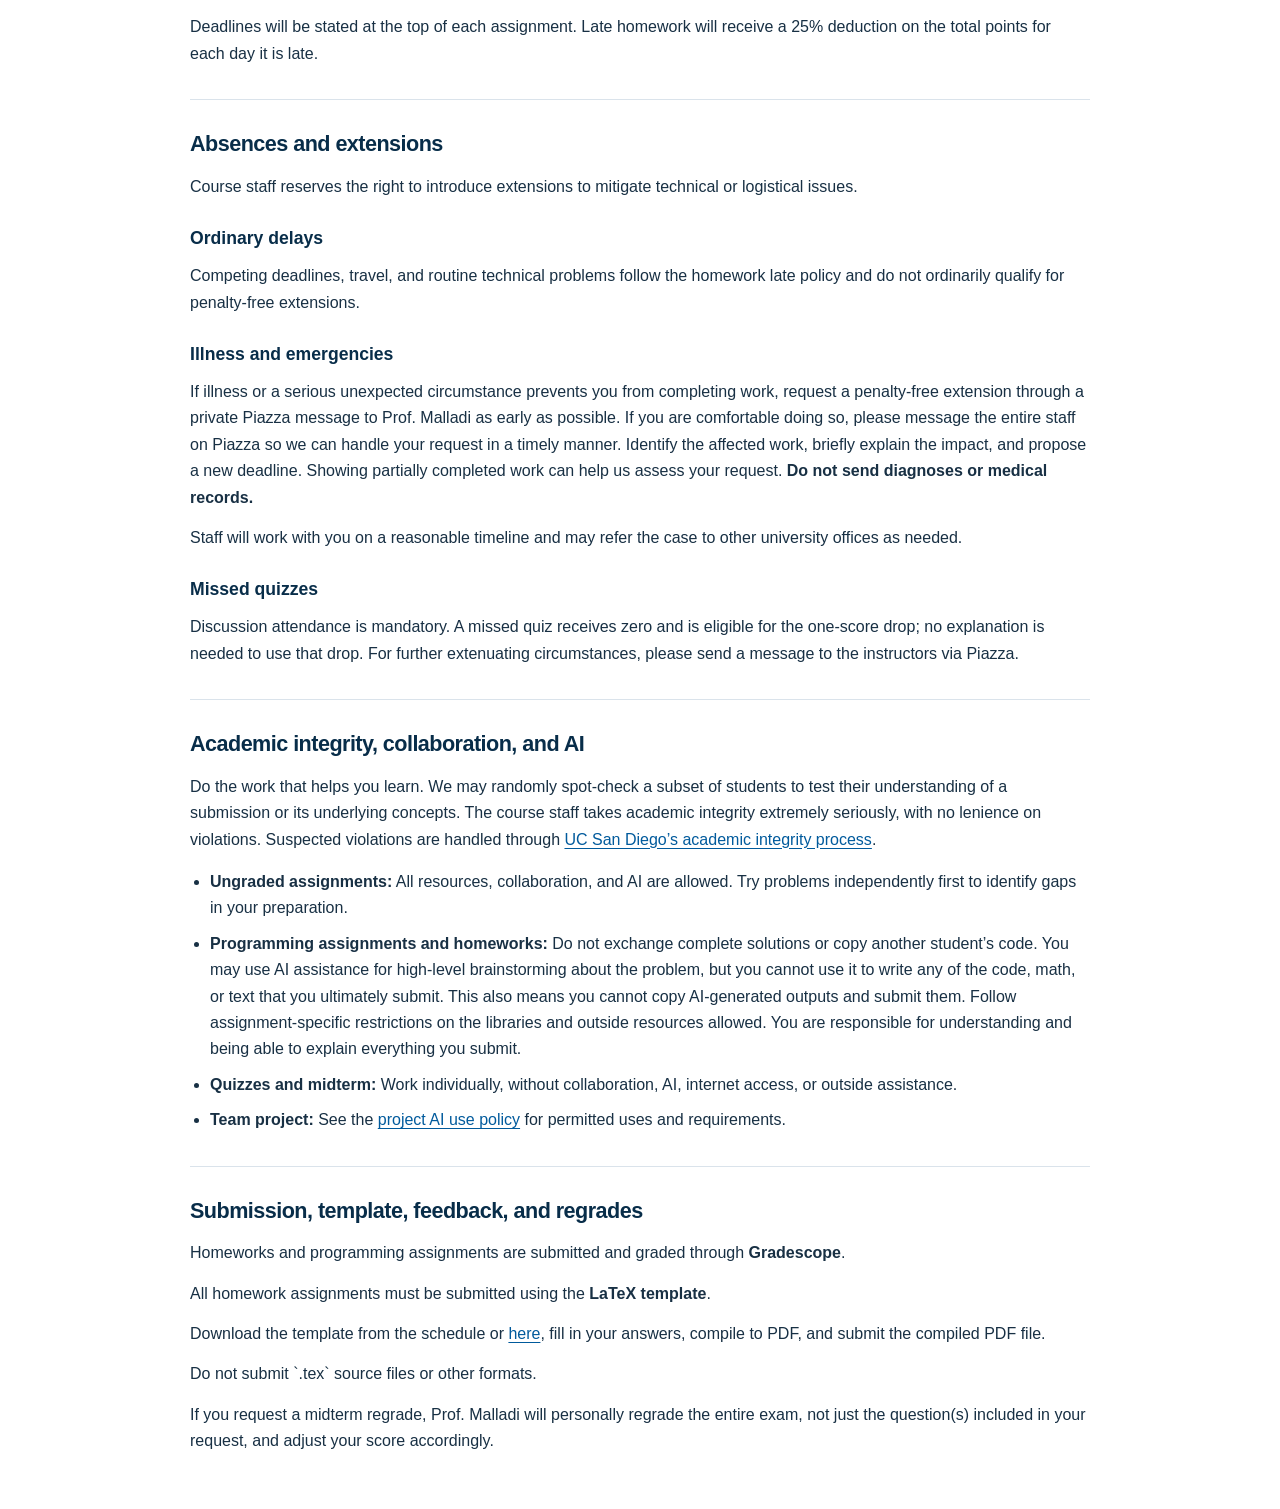
==== commit a423740b: "Publish project AI use policy" ====
--- a/grading.html
+++ b/grading.html
@@ -68,7 +68,7 @@
     Follow assignment-specific restrictions on the libraries and outside resources allowed.
     You are responsible for understanding and being able to explain everything you submit.</li>
 <li><strong>Quizzes and midterm:</strong> Work individually, without collaboration, AI, internet access, or outside assistance.</li>
-<li><strong>Team project:</strong> Collaboration and AI-use policies for the design, experiments, and report will be announced when the project is released.</li>
+<li><strong>Team project:</strong> See the <a href="project.html#ai-policy">project AI use policy</a> for permitted uses and requirements.</li>
 </ul>
 </section>
 <section id="submissions">
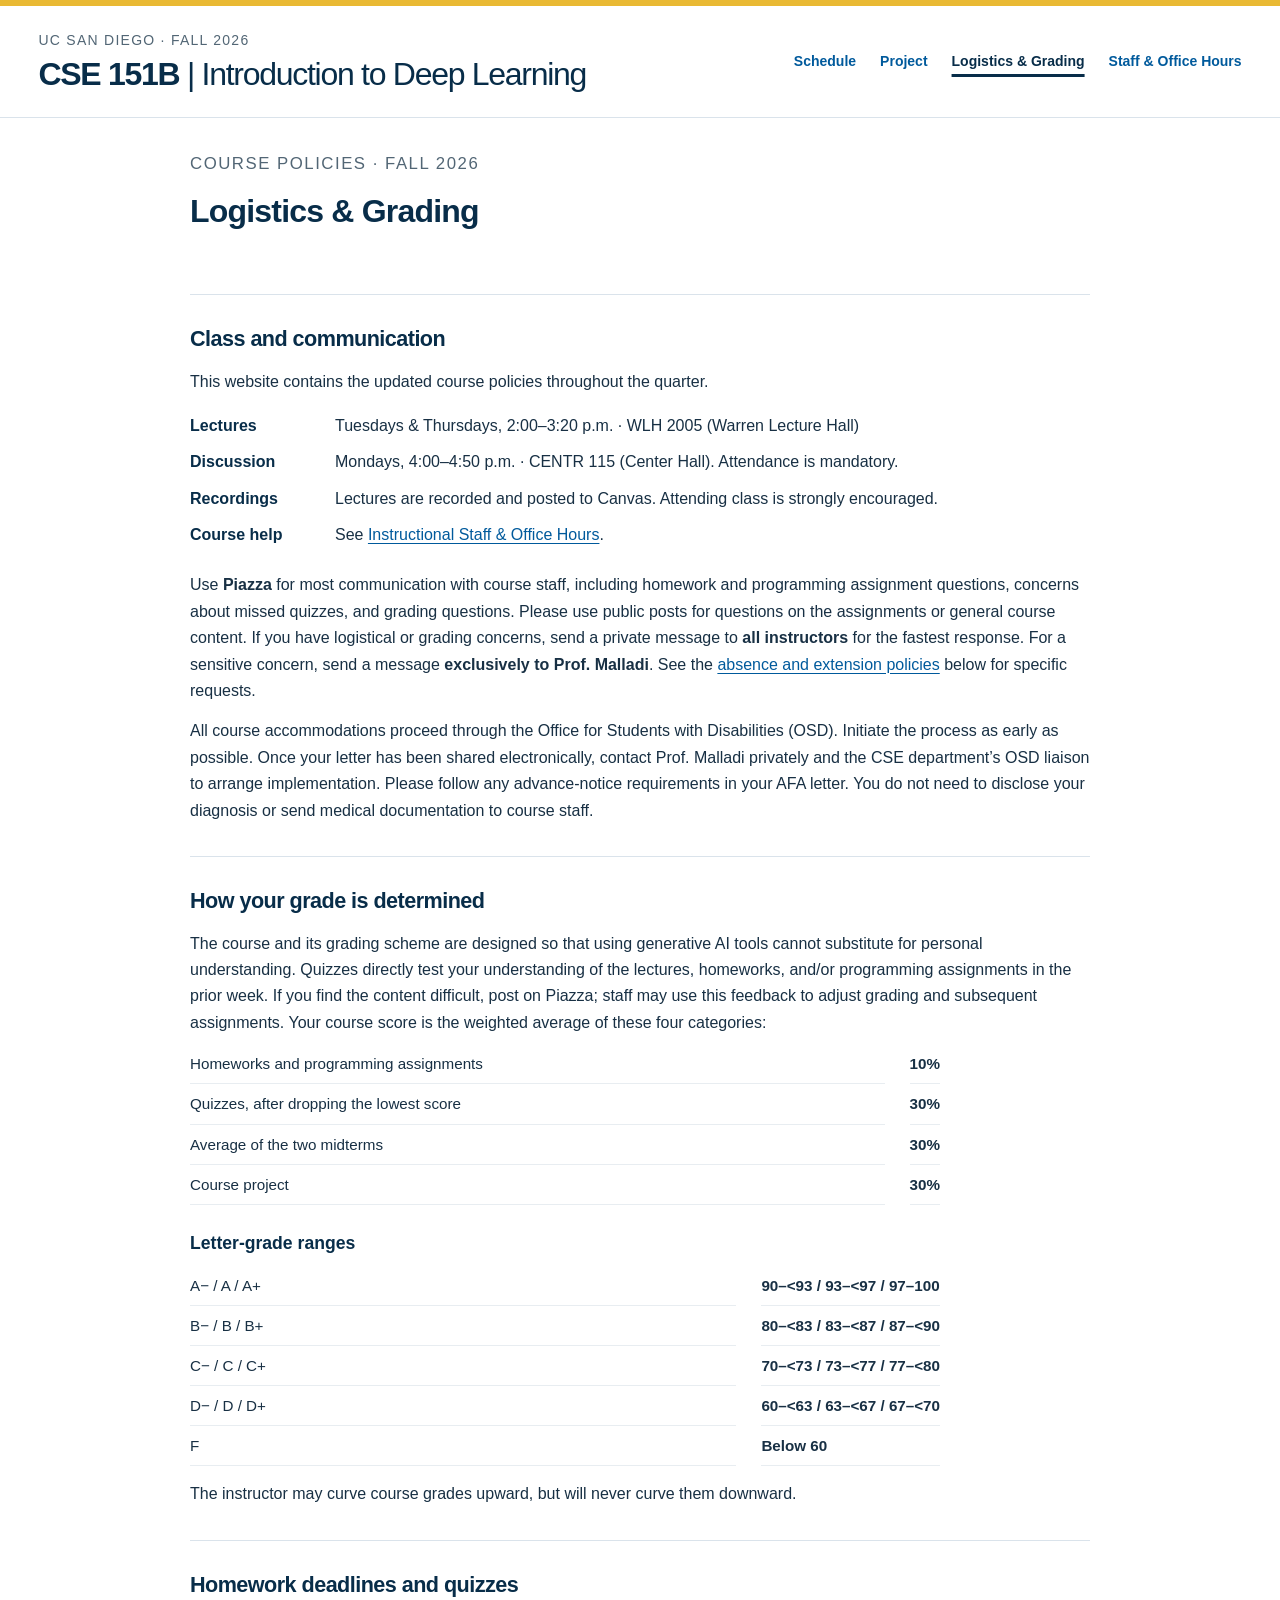
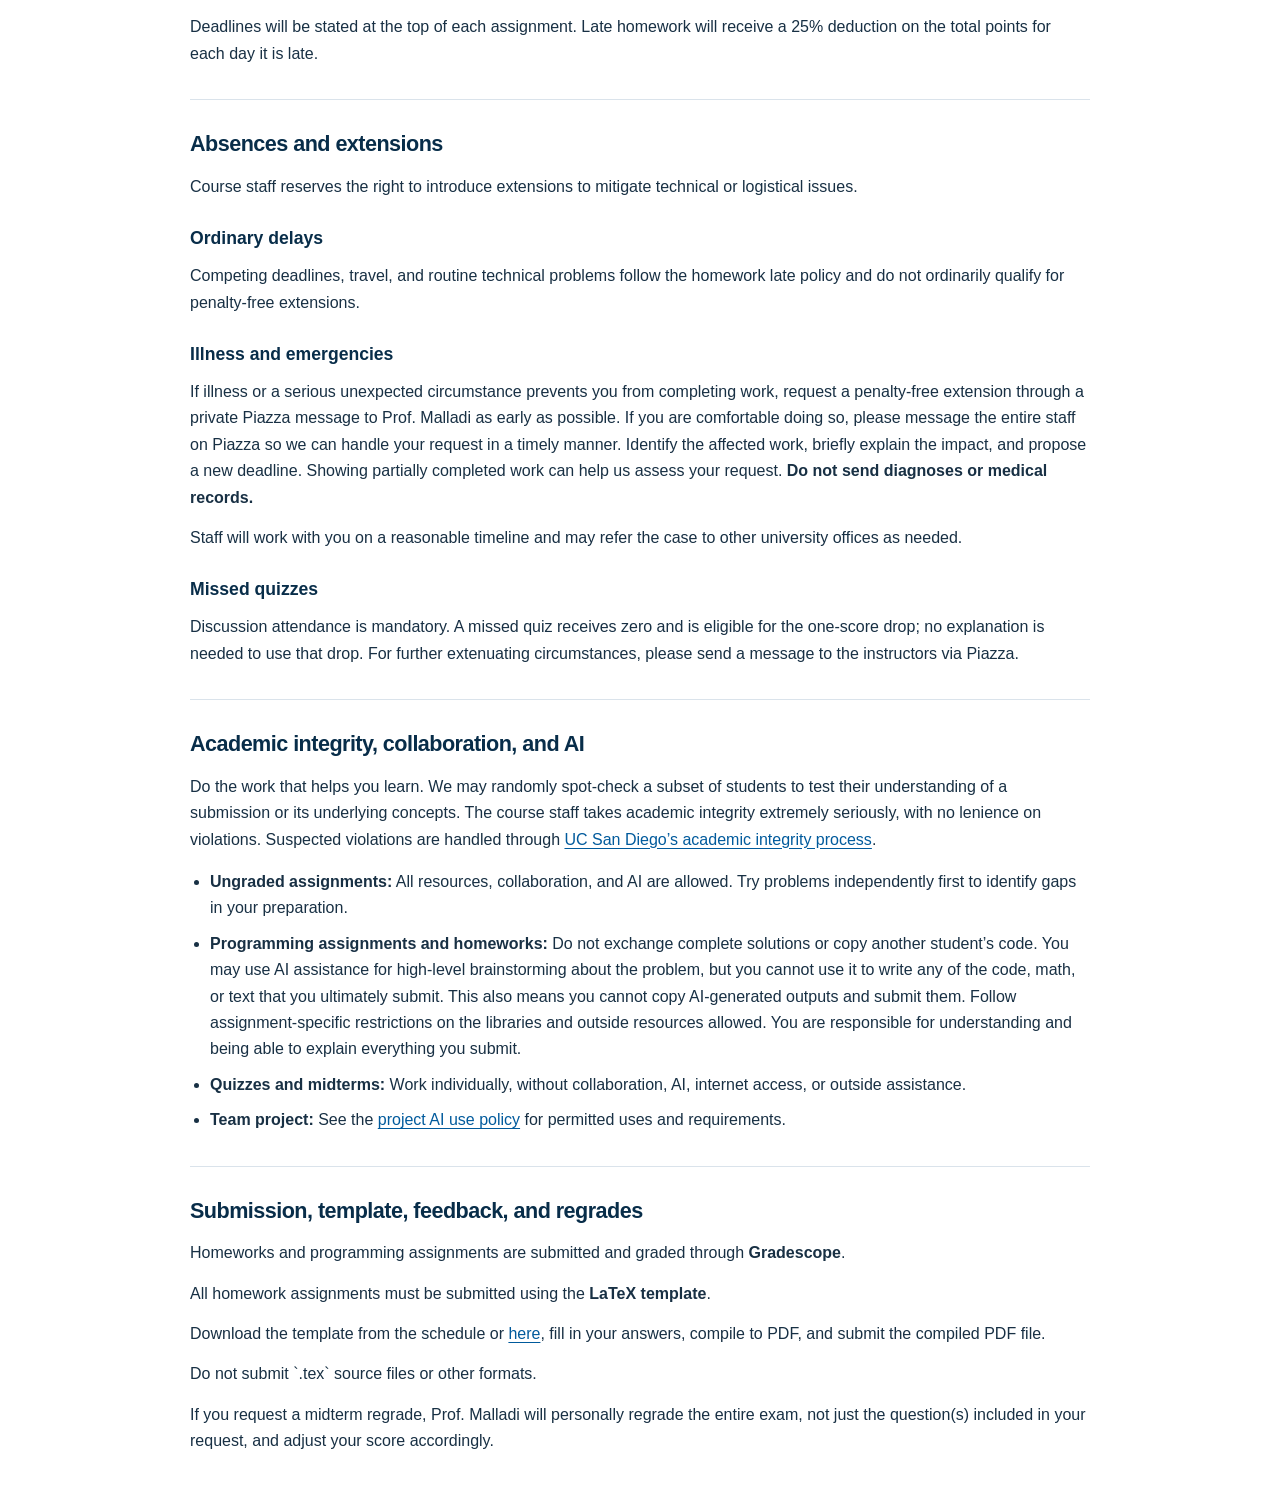
==== commit d4c3eb6a: "Clarify that two midterms average to 30 percent of course grade" ====
--- a/grading.html
+++ b/grading.html
@@ -23,7 +23,7 @@
 <dl class="grades">
 <dt>Homeworks and programming assignments</dt><dd>10%</dd>
 <dt>Quizzes, after dropping the lowest score</dt><dd>30%</dd>
-<dt>Midterm</dt><dd>30%</dd>
+<dt>Average of the two midterms</dt><dd>30%</dd>
 <dt>Course project</dt><dd>30%</dd>
 </dl>
 <h3>Letter-grade ranges</h3>
@@ -67,7 +67,7 @@
     This also means you cannot copy AI-generated outputs and submit them.
     Follow assignment-specific restrictions on the libraries and outside resources allowed.
     You are responsible for understanding and being able to explain everything you submit.</li>
-<li><strong>Quizzes and midterm:</strong> Work individually, without collaboration, AI, internet access, or outside assistance.</li>
+<li><strong>Quizzes and midterms:</strong> Work individually, without collaboration, AI, internet access, or outside assistance.</li>
 <li><strong>Team project:</strong> See the <a href="project.html#ai-policy">project AI use policy</a> for permitted uses and requirements.</li>
 </ul>
 </section>
